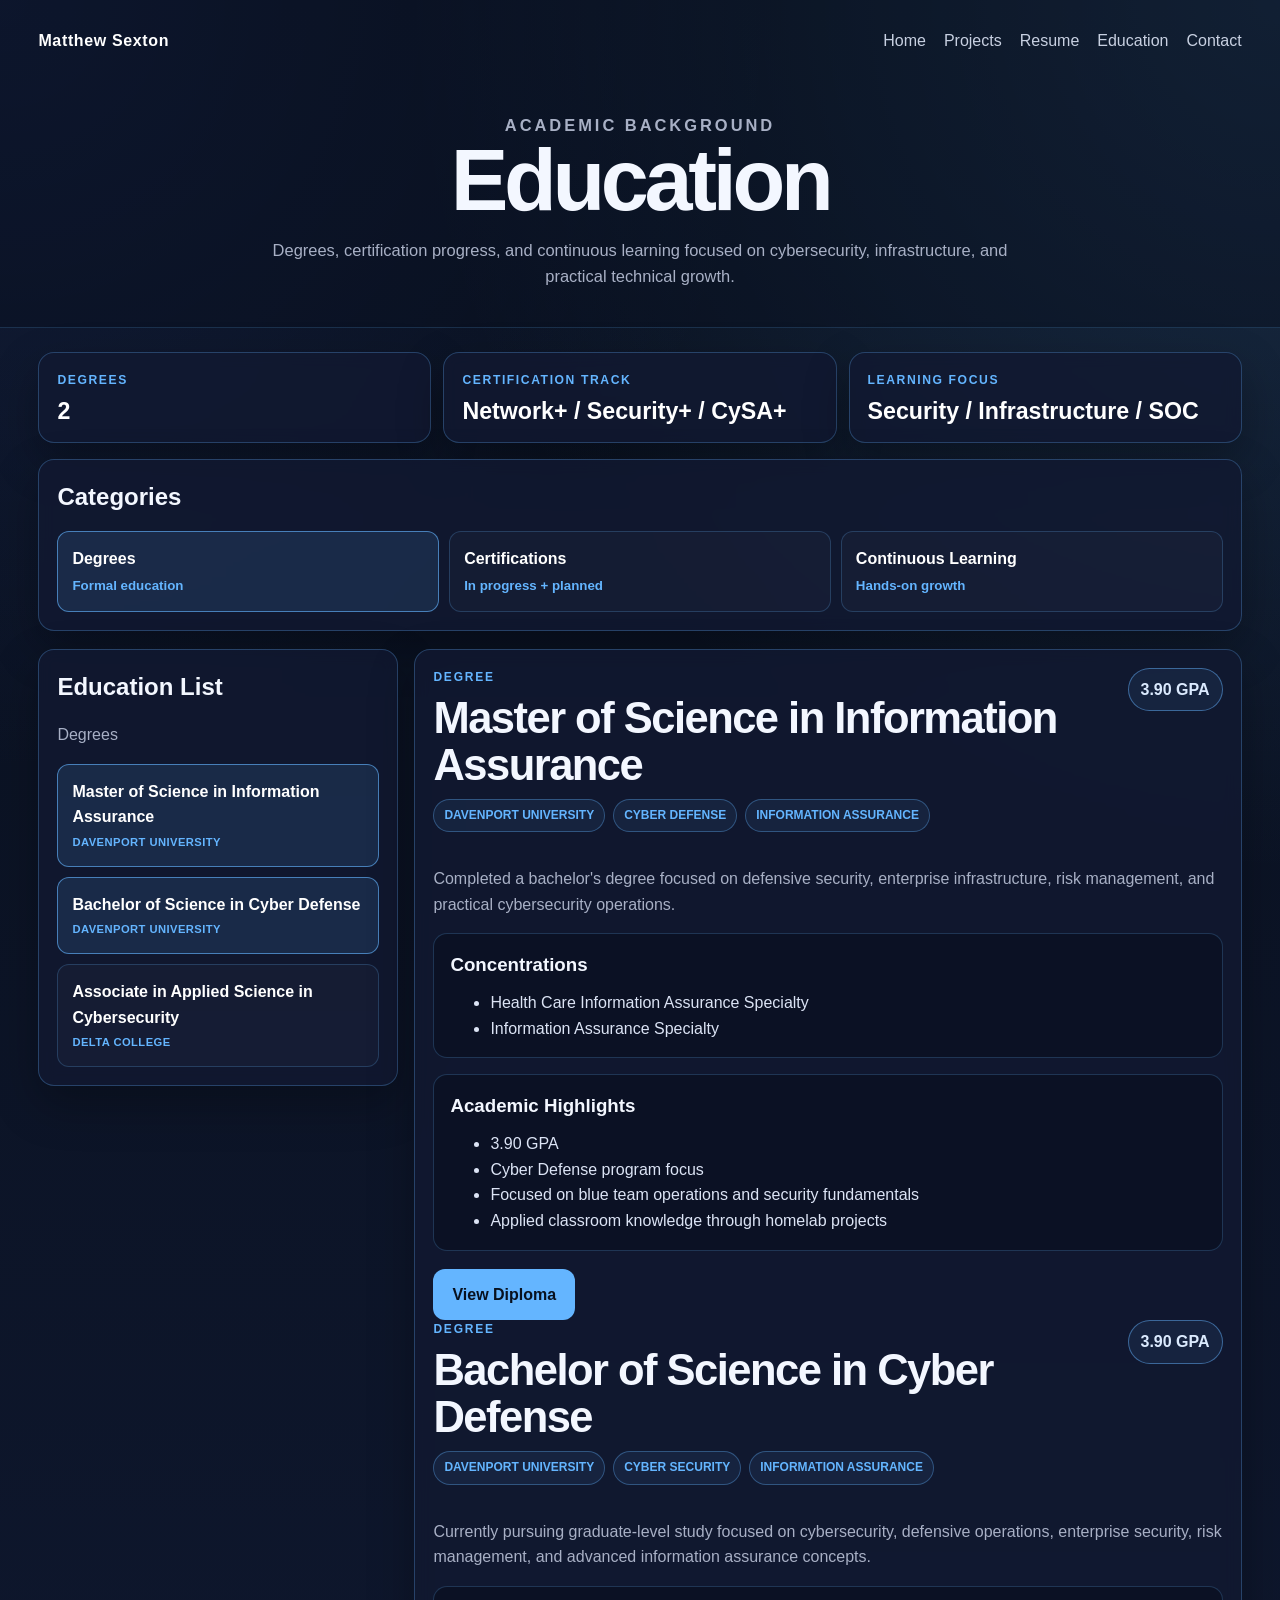
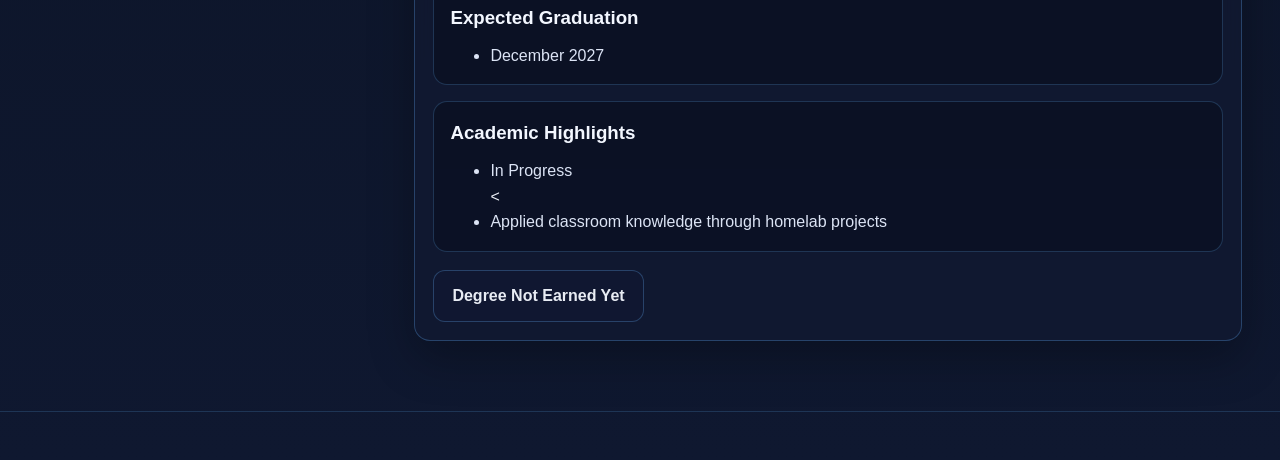
==== education.html @ a0541e19 "Update education.html" ====
<!DOCTYPE html>
<html lang="en">
<head>
  <meta charset="UTF-8" />
  <meta name="viewport" content="width=device-width, initial-scale=1.0" />
  <title>Matthew Sexton | Education</title>
  <meta name="description" content="Education background, degrees, certifications, and continuous learning of Matthew Sexton." />

  <style>
    * { box-sizing: border-box; }
    html { scroll-behavior: smooth; }

    body {
      margin: 0;
      min-height: 100vh;
      font-family: Arial, Helvetica, sans-serif;
      background:
        radial-gradient(circle at top right, rgba(100, 181, 255, 0.18), transparent 36%),
        radial-gradient(circle at top left, rgba(80, 120, 255, 0.12), transparent 32%),
        linear-gradient(180deg, #09101d 0%, #0f1830 100%);
      color: #e8ecf4;
      line-height: 1.6;
    }

    body, h1, h2, h3, p, li, span, small, strong, a, button, select { color: #e8ecf4; }
    a { text-decoration: none; }
    a:hover { color: #64b5ff; }
    button, select { font: inherit; }

    .shell { width: min(1280px, 94%); margin: 0 auto; }

    header {
      padding: 28px 0 34px;
      border-bottom: 1px solid rgba(100, 181, 255, 0.18);
      background: rgba(8, 15, 30, 0.45);
    }

    nav {
      display: flex;
      justify-content: space-between;
      align-items: center;
      gap: 18px;
      flex-wrap: wrap;
      margin-bottom: 40px;
    }

    .brand { font-weight: 900; letter-spacing: 0.04em; color: #ffffff; }
    .nav-links { display: flex; gap: 18px; flex-wrap: wrap; }
    .nav-links a { color: #dce4f5; opacity: 0.9; }

    .hero { text-align: center; padding: 18px 0 4px; }

    .eyebrow {
      margin: 0 0 10px;
      color: #64b5ff;
      font-weight: 900;
      letter-spacing: 0.18em;
      text-transform: uppercase;
      font-size: 0.78rem;
    }

    .hero h1 {
      margin: 0 0 14px;
      color: #f3f7ff;
      font-size: clamp(3rem, 7vw, 5.4rem);
      line-height: 0.98;
      font-weight: 900;
      letter-spacing: -0.05em;
    }

    .hero p { margin: 0 auto; max-width: 780px; color: #a8b0c5; font-size: 1.03rem; }
    main { padding: 24px 0 70px; }

    .card-glass {
      background: rgba(18, 25, 49, 0.82);
      border: 1px solid rgba(100, 181, 255, 0.28);
      border-radius: 16px;
      box-shadow: 0 18px 46px rgba(0, 0, 0, 0.28);
      backdrop-filter: blur(8px);
    }

    .stats {
      display: grid;
      grid-template-columns: repeat(3, 1fr);
      gap: 12px;
      margin-bottom: 16px;
    }

    .stat { padding: 18px; }
    .stat span {
      display: block;
      color: #64b5ff;
      font-size: 0.76rem;
      font-weight: 900;
      letter-spacing: 0.13em;
      text-transform: uppercase;
    }
    .stat strong { display: block; margin-top: 8px; color: #ffffff; font-size: 1.45rem; line-height: 1.1; }

    .categories {
      padding: 18px;
      margin-bottom: 18px;
    }

    .categories h2, .education-list h2 { margin: 0 0 14px; color: #f3f7ff; }

    .category-grid {
      display: grid;
      grid-template-columns: repeat(3, 1fr);
      gap: 10px;
    }

    .category-btn, .edu-btn {
      width: 100%;
      text-align: left;
      cursor: pointer;
      border: 1px solid rgba(100, 181, 255, 0.22);
      border-radius: 12px;
      background: rgba(255, 255, 255, 0.025);
      transition: 0.18s ease;
    }

    .category-btn { padding: 14px; }
    .category-btn:hover, .edu-btn:hover, .category-btn.active, .edu-btn.active {
      background: rgba(100, 181, 255, 0.12);
      border-color: rgba(100, 181, 255, 0.62);
    }

    .category-btn span { display: block; color: #ffffff; font-weight: 900; }
    .category-btn small { display: block; margin-top: 4px; color: #64b5ff; font-weight: 800; }

    .workspace {
      display: grid;
      grid-template-columns: 360px minmax(0, 1fr);
      gap: 16px;
      align-items: start;
    }

    .education-list, .education-detail { padding: 18px; }
    .education-list { position: sticky; top: 16px; }
    .education-list .muted, .muted { color: #a8b0c5; }

    .edu-btn {
      display: block;
      padding: 14px;
      margin-top: 10px;
    }

    .edu-btn[hidden] { display: none !important; }
    .edu-btn span { display: block; color: #ffffff; font-weight: 900; }
    .edu-btn small {
      display: block;
      margin-top: 4px;
      color: #64b5ff;
      text-transform: uppercase;
      font-size: 0.7rem;
      font-weight: 900;
      letter-spacing: 0.04em;
    }

    .edu-panel[hidden] { display: none !important; }

    .edu-panel-top {
      display: flex;
      justify-content: space-between;
      gap: 18px;
      align-items: flex-start;
      margin-bottom: 14px;
    }

    .edu-label {
      margin: 0 0 8px;
      color: #64b5ff;
      font-size: 0.75rem;
      font-weight: 900;
      letter-spacing: 0.15em;
      text-transform: uppercase;
    }

    .edu-panel h2 {
      margin: 0 0 10px;
      color: #f3f7ff;
      font-size: clamp(1.8rem, 3.4vw, 2.8rem);
      line-height: 1.08;
      font-weight: 900;
      letter-spacing: -0.035em;
    }

    .edu-badge {
      white-space: nowrap;
      color: #dbeafe;
      border: 1px solid rgba(100, 181, 255, 0.48);
      background: rgba(100, 181, 255, 0.08);
      border-radius: 999px;
      padding: 8px 12px;
      font-weight: 900;
    }

    .tags { display: flex; gap: 8px; flex-wrap: wrap; margin-bottom: 18px; }
    .tags span {
      color: #64b5ff;
      border: 1px solid rgba(100, 181, 255, 0.34);
      background: rgba(100, 181, 255, 0.08);
      border-radius: 999px;
      padding: 6px 10px;
      font-size: 0.75rem;
      font-weight: 900;
      text-transform: uppercase;
    }

    .detail-box {
      margin-top: 16px;
      padding: 16px;
      border: 1px solid rgba(100, 181, 255, 0.22);
      border-radius: 14px;
      background: rgba(5, 10, 22, 0.42);
    }

    .detail-box h3 { margin: 0 0 10px; color: #f3f7ff; }
    .detail-box p, .detail-box li { color: #dce4f5; }
    .detail-box ul { margin: 0; }
    .detail-box p:last-child { margin-bottom: 0; }

    .cta-row { display: flex; flex-wrap: wrap; gap: 12px; margin-top: 18px; }

    .btn {
      display: inline-flex;
      align-items: center;
      justify-content: center;
      padding: 12px 18px;
      border-radius: 12px;
      border: 1px solid rgba(100, 181, 255, 0.28);
      background: rgba(18, 25, 49, 0.88);
      color: #e8ecf4;
      font-weight: 800;
    }

    .btn.primary { background: #64b5ff; color: #08111f; border-color: transparent; }

    footer { border-top: 1px solid rgba(100, 181, 255, 0.18); padding: 24px 0; }

    @media (max-width: 1000px) {
      .stats, .category-grid, .workspace { grid-template-columns: 1fr; }
      .education-list { position: static; }
    }
  </style>
</head>
<body>
  <header>
    <div class="shell">
      <nav>
        <div class="brand">Matthew Sexton</div>
        <div class="nav-links">
          <a href="index.html">Home</a>
          <a href="projects.html">Projects</a>
          <a href="index.html#resume">Resume</a>
          <a href="education.html">Education</a>
          <a href="index.html#contact">Contact</a>
        </div>
      </nav>

      <section class="hero">
        <p class="eyebrow">Academic Background</p>
        <h1>Education</h1>
        <p>Degrees, certification progress, and continuous learning focused on cybersecurity, infrastructure, and practical technical growth.</p>
      </section>
    </div>
  </header>

  <main class="shell">
    <section class="stats">
      <div class="stat card-glass"><span>Degrees</span><strong>2</strong></div>
      <div class="stat card-glass"><span>Certification Track</span><strong>Network+ / Security+ / CySA+</strong></div>
      <div class="stat card-glass"><span>Learning Focus</span><strong>Security / Infrastructure / SOC</strong></div>
    </section>

    <section class="categories card-glass">
      <h2>Categories</h2>
      <div class="category-grid">
        <button class="category-btn active" type="button" data-category="degrees"><span>Degrees</span><small>Formal education</small></button>
        <button class="category-btn" type="button" data-category="certs"><span>Certifications</span><small>In progress + planned</small></button>
        <button class="category-btn" type="button" data-category="learning"><span>Continuous Learning</span><small>Hands-on growth</small></button>
      </div>
    </section>

    <section class="workspace">
      <aside class="education-list card-glass">
        <h2>Education List</h2>
        <p class="muted" id="listHint">Degrees</p>

        <button class="edu-btn active" type="button" data-category="degrees" data-edu="davenport"><span>Master of Science in Information Assurance</span><small>Davenport University</small></button>
        <button class="edu-btn active" type="button" data-category="degrees" data-edu="davenport"><span>Bachelor of Science in Cyber Defense</span><small>Davenport University</small></button>
        <button class="edu-btn" type="button" data-category="degrees" data-edu="delta"><span>Associate in Applied Science in Cybersecurity</span><small>Delta College</small></button>

        <button class="edu-btn" type="button" data-category="certs" data-edu="network-plus" hidden><span>CompTIA Network+</span><small>In Progress</small></button>
        <button class="edu-btn" type="button" data-category="certs" data-edu="security-plus" hidden><span>CompTIA Security+</span><small>Planned</small></button>
        <button class="edu-btn" type="button" data-category="certs" data-edu="cysa-plus" hidden><span>CompTIA CySA+</span><small>Planned</small></button>

        <button class="edu-btn" type="button" data-category="learning" data-edu="homelab-learning" hidden><span>Homelab Development</span><small>Security infrastructure</small></button>
        <button class="edu-btn" type="button" data-category="learning" data-edu="soc-learning" hidden><span>SOC Workflows</span><small>Monitoring + detection</small></button>
        <button class="edu-btn" type="button" data-category="learning" data-edu="ad-learning" hidden><span>Active Directory</span><small>Windows domain skills</small></button>
        <button class="edu-btn" type="button" data-category="learning" data-edu="network-learning" hidden><span>Network Security</span><small>VLANs + firewall rules</small></button>
      </aside>

      <section class="education-detail card-glass">
        <article id="davenport" class="edu-panel">
          <div class="edu-panel-top"><div><p class="edu-label">Degree</p><h2>Master of Science in Information Assurance</h2><div class="tags"><span>Davenport University</span><span>Cyber Defense</span><span>Information Assurance</span></div></div><strong class="edu-badge">3.90 GPA</strong></div>
          <p class="muted">Completed a bachelor's degree focused on defensive security, enterprise infrastructure, risk management, and practical cybersecurity operations.</p>
          <div class="detail-box"><h3>Concentrations</h3><ul><li>Health Care Information Assurance Specialty</li><li>Information Assurance Specialty</li></ul></div>
          <div class="detail-box"><h3>Academic Highlights</h3><ul><li>3.90 GPA</li><li>Cyber Defense program focus</li><li>Focused on blue team operations and security fundamentals</li><li>Applied classroom knowledge through homelab projects</li></ul></div>
          <div class="cta-row"><a class="btn primary" href="images/davenport-degree.jpg" target="_blank">View Diploma</a></div>
        </article>
        
        <article id="davenport" class="edu-panel">
          <div class="edu-panel-top"><div><p class="edu-label">Degree</p><h2>Bachelor of Science in Cyber Defense</h2><div class="tags"><span>Davenport University</span><span>Cyber Security</span><span>Information Assurance</span></div></div><strong class="edu-badge">3.90 GPA</strong></div>
          <p class="muted">Currently pursuing graduate-level study focused on cybersecurity, defensive operations, enterprise security, risk management, and advanced information assurance concepts.</p>
          <div class="detail-box"><h3>Expected Graduation</h3><ul><li>December 2027</li></ul></div>
          <div class="detail-box"><h3>Academic Highlights</h3><ul><li>In Progress</li><<li>Applied classroom knowledge through homelab projects</li></ul></div>
          <div class="cta-row"><a class="btn" href="#" aria-disabled="true">Degree Not Earned Yet</a></div>
        </article>

        <article id="delta" class="edu-panel" hidden>
          <div class="edu-panel-top"><div><p class="edu-label">Degree</p><h2>Associate in Applied Science in Cybersecurity</h2><div class="tags"><span>Delta College</span><span>Cybersecurity</span><span>Networking</span></div></div><strong class="edu-badge">Foundation</strong></div>
          <p class="muted">Completed an associate degree focused on cybersecurity, networking, systems support, and foundational IT skills.</p>
          <div class="detail-box"><h3>Academic Highlights</h3><ul><li>Built strong technical fundamentals before transfer</li><li>Focused on networking, security, and systems support</li><li>Prepared for advanced cyber defense studies</li></ul></div>
          <div class="cta-row"><a class="btn primary" href="images/delta-degree.jpg" target="_blank">View Diploma</a></div>
        </article>

        <article id="network-plus" class="edu-panel" hidden>
          <div class="edu-panel-top"><div><p class="edu-label">Certification</p><h2>CompTIA Network+</h2><div class="tags"><span>Networking</span><span>Troubleshooting</span><span>Infrastructure</span></div></div><strong class="edu-badge">In Progress</strong></div>
          <p class="muted">Currently studying for Network+ to strengthen networking fundamentals, routing, switching, troubleshooting, and security basics.</p>
          <div class="detail-box"><h3>Focus Areas</h3><ul><li>Network fundamentals</li><li>Routing and switching concepts</li><li>Wireless and wired networking</li><li>Network troubleshooting</li><li>Security fundamentals</li></ul></div>
          <div class="cta-row"><a class="btn" href="#" aria-disabled="true">Certificate Not Earned Yet</a></div>
        </article>

        <article id="security-plus" class="edu-panel" hidden>
          <div class="edu-panel-top"><div><p class="edu-label">Certification</p><h2>CompTIA Security+</h2><div class="tags"><span>Security Fundamentals</span><span>Risk</span><span>Controls</span></div></div><strong class="edu-badge">Planned</strong></div>
          <p class="muted">Planned certification path after Network+ to validate core cybersecurity knowledge and security operations fundamentals.</p>
          <div class="detail-box"><h3>Focus Areas</h3><ul><li>Threats and vulnerabilities</li><li>Security architecture</li><li>Identity and access management</li><li>Risk management</li><li>Security operations basics</li></ul></div>
        </article>

        <article id="cysa-plus" class="edu-panel" hidden>
          <div class="edu-panel-top"><div><p class="edu-label">Certification</p><h2>CompTIA CySA+</h2><div class="tags"><span>Blue Team</span><span>SOC</span><span>Threat Detection</span></div></div><strong class="edu-badge">Planned</strong></div>
          <p class="muted">Planned blue-team certification path focused on security analytics, detection, vulnerability management, and incident response.</p>
          <div class="detail-box"><h3>Focus Areas</h3><ul><li>Security monitoring</li><li>Threat detection</li><li>Vulnerability management</li><li>Incident response</li><li>SOC workflows</li></ul></div>
        </article>

        <article id="homelab-learning" class="edu-panel" hidden>
          <div class="edu-panel-top"><div><p class="edu-label">Continuous Learning</p><h2>Homelab Development</h2><div class="tags"><span>Proxmox</span><span>OPNsense</span><span>Security Onion</span></div></div><strong class="edu-badge">Active</strong></div>
          <p class="muted">Ongoing hands-on learning through building and maintaining a segmented cybersecurity homelab.</p>
          <div class="detail-box"><h3>Focus Areas</h3><ul><li>Virtual infrastructure</li><li>Firewall routing and segmentation</li><li>Monitoring visibility</li><li>Attack and defense simulation</li></ul></div>
          <div class="cta-row"><a class="btn primary" href="projects.html">View Related Projects</a></div>
        </article>

        <article id="soc-learning" class="edu-panel" hidden>
          <div class="edu-panel-top"><div><p class="edu-label">Continuous Learning</p><h2>SOC Workflows</h2><div class="tags"><span>Security Onion</span><span>Alerts</span><span>Traffic Analysis</span></div></div><strong class="edu-badge">Active</strong></div>
          <p class="muted">Hands-on learning focused on monitoring traffic, reviewing alerts, understanding logs, and practicing investigation workflows.</p>
          <div class="detail-box"><h3>Focus Areas</h3><ul><li>Security Onion dashboards</li><li>Alert review</li><li>Packet visibility</li><li>Traffic analysis</li><li>Detection concepts</li></ul></div>
        </article>

        <article id="ad-learning" class="edu-panel" hidden>
          <div class="edu-panel-top"><div><p class="edu-label">Continuous Learning</p><h2>Active Directory</h2><div class="tags"><span>Windows Server</span><span>Domain</span><span>Identity</span></div></div><strong class="edu-badge">Active</strong></div>
          <p class="muted">Practical learning around Windows domain environments, users, groups, endpoints, and enterprise identity concepts.</p>
          <div class="detail-box"><h3>Focus Areas</h3><ul><li>Windows Server domain setup</li><li>User and group management</li><li>Endpoint joining and troubleshooting</li><li>Identity and access control concepts</li></ul></div>
        </article>

        <article id="network-learning" class="edu-panel" hidden>
          <div class="edu-panel-top"><div><p class="edu-label">Continuous Learning</p><h2>Network Security</h2><div class="tags"><span>VLANs</span><span>Firewall Rules</span><span>Routing</span></div></div><strong class="edu-badge">Active</strong></div>
          <p class="muted">Practical learning focused on segmentation, VLANs, firewall policies, DNS, routing, and secure network design.</p>
          <div class="detail-box"><h3>Focus Areas</h3><ul><li>VLAN segmentation</li><li>Inter-VLAN firewall policy</li><li>DNS troubleshooting</li><li>Routing and switching basics</li><li>Reducing lateral movement</li></ul></div>
        </article>
      </section>
    </section>
  </main>

  <footer><div class="shell"></div></footer>

  <script>
    const categoryButtons = document.querySelectorAll('.category-btn');
    const eduButtons = document.querySelectorAll('.edu-btn');
    const eduPanels = document.querySelectorAll('.edu-panel');
    const listHint = document.getElementById('listHint');

    const categoryLabels = {
      degrees: 'Degrees',
      certs: 'Certifications',
      learning: 'Continuous Learning'
    };

    function showEducation(id) {
      eduPanels.forEach(panel => panel.hidden = panel.id !== id);
      eduButtons.forEach(button => button.classList.toggle('active', button.dataset.edu === id));
    }

    function showCategory(category) {
      categoryButtons.forEach(button => button.classList.toggle('active', button.dataset.category === category));
      eduButtons.forEach(button => button.hidden = button.dataset.category !== category);
      if (listHint) listHint.textContent = categoryLabels[category] || 'Education';
      const firstItem = Array.from(eduButtons).find(button => button.dataset.category === category);
      if (firstItem) showEducation(firstItem.dataset.edu);
    }

    categoryButtons.forEach(button => {
      button.addEventListener('click', () => showCategory(button.dataset.category));
    });

    eduButtons.forEach(button => {
      button.addEventListener('click', () => showEducation(button.dataset.edu));
    });
  </script>
</body>
</html>
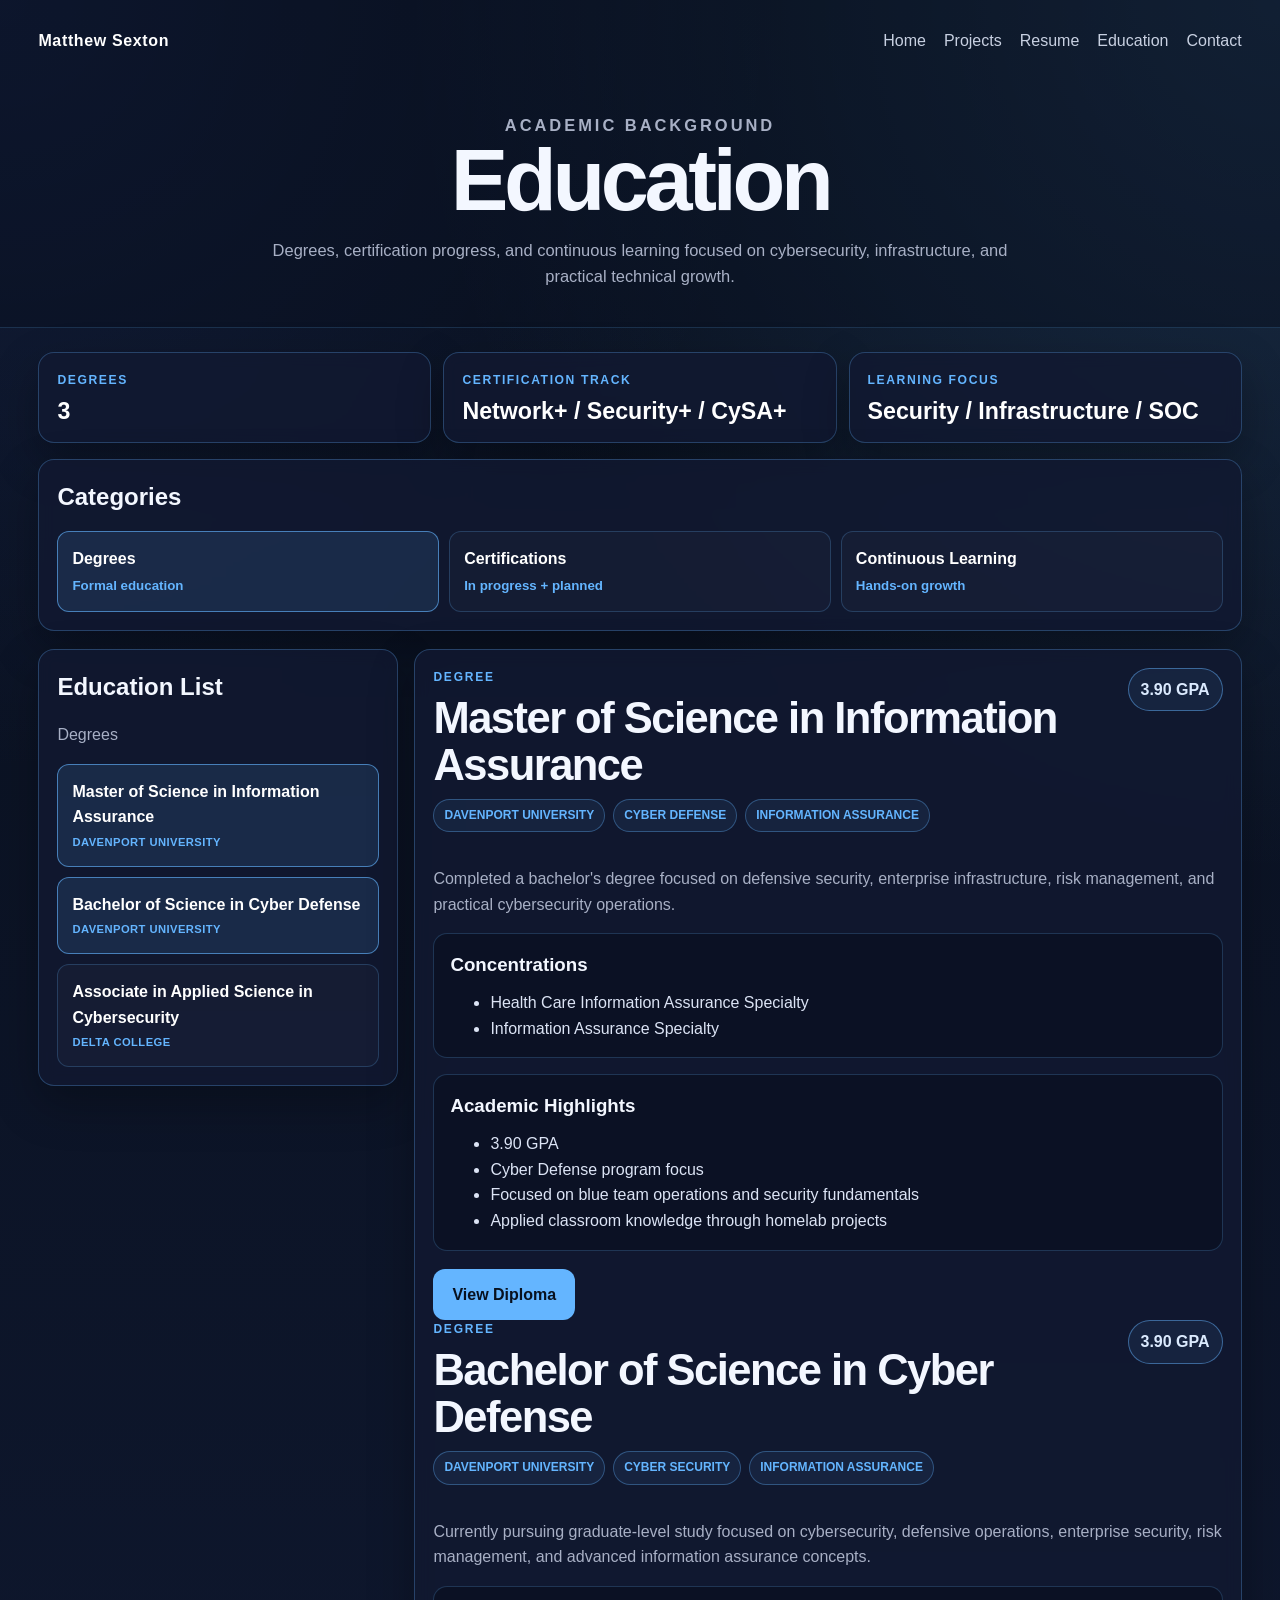
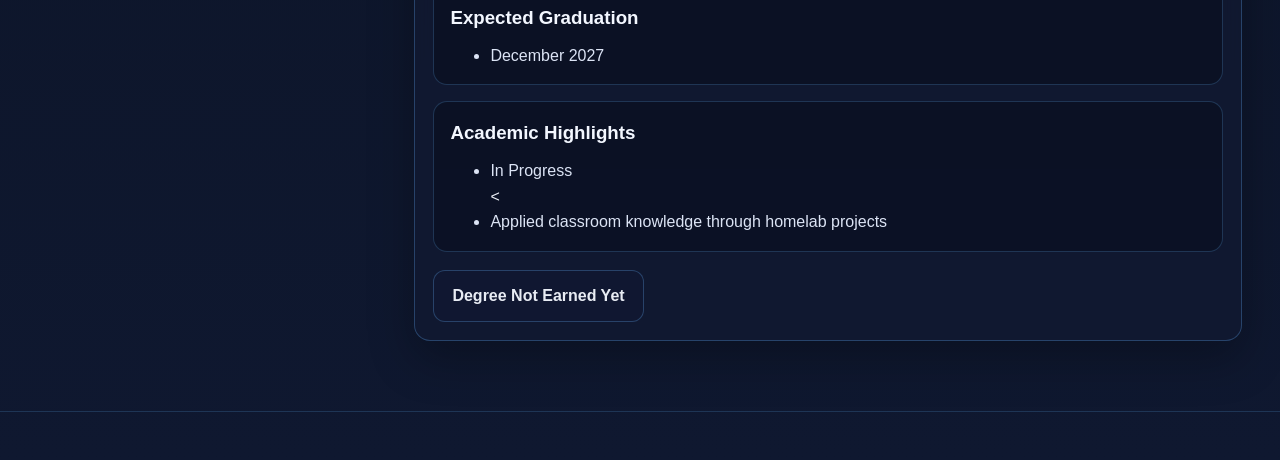
==== commit 1b91134e: "Update education.html" ====
--- a/education.html
+++ b/education.html
@@ -269,7 +269,7 @@
 
   <main class="shell">
     <section class="stats">
-      <div class="stat card-glass"><span>Degrees</span><strong>2</strong></div>
+      <div class="stat card-glass"><span>Degrees</span><strong>3</strong></div>
       <div class="stat card-glass"><span>Certification Track</span><strong>Network+ / Security+ / CySA+</strong></div>
       <div class="stat card-glass"><span>Learning Focus</span><strong>Security / Infrastructure / SOC</strong></div>
     </section>
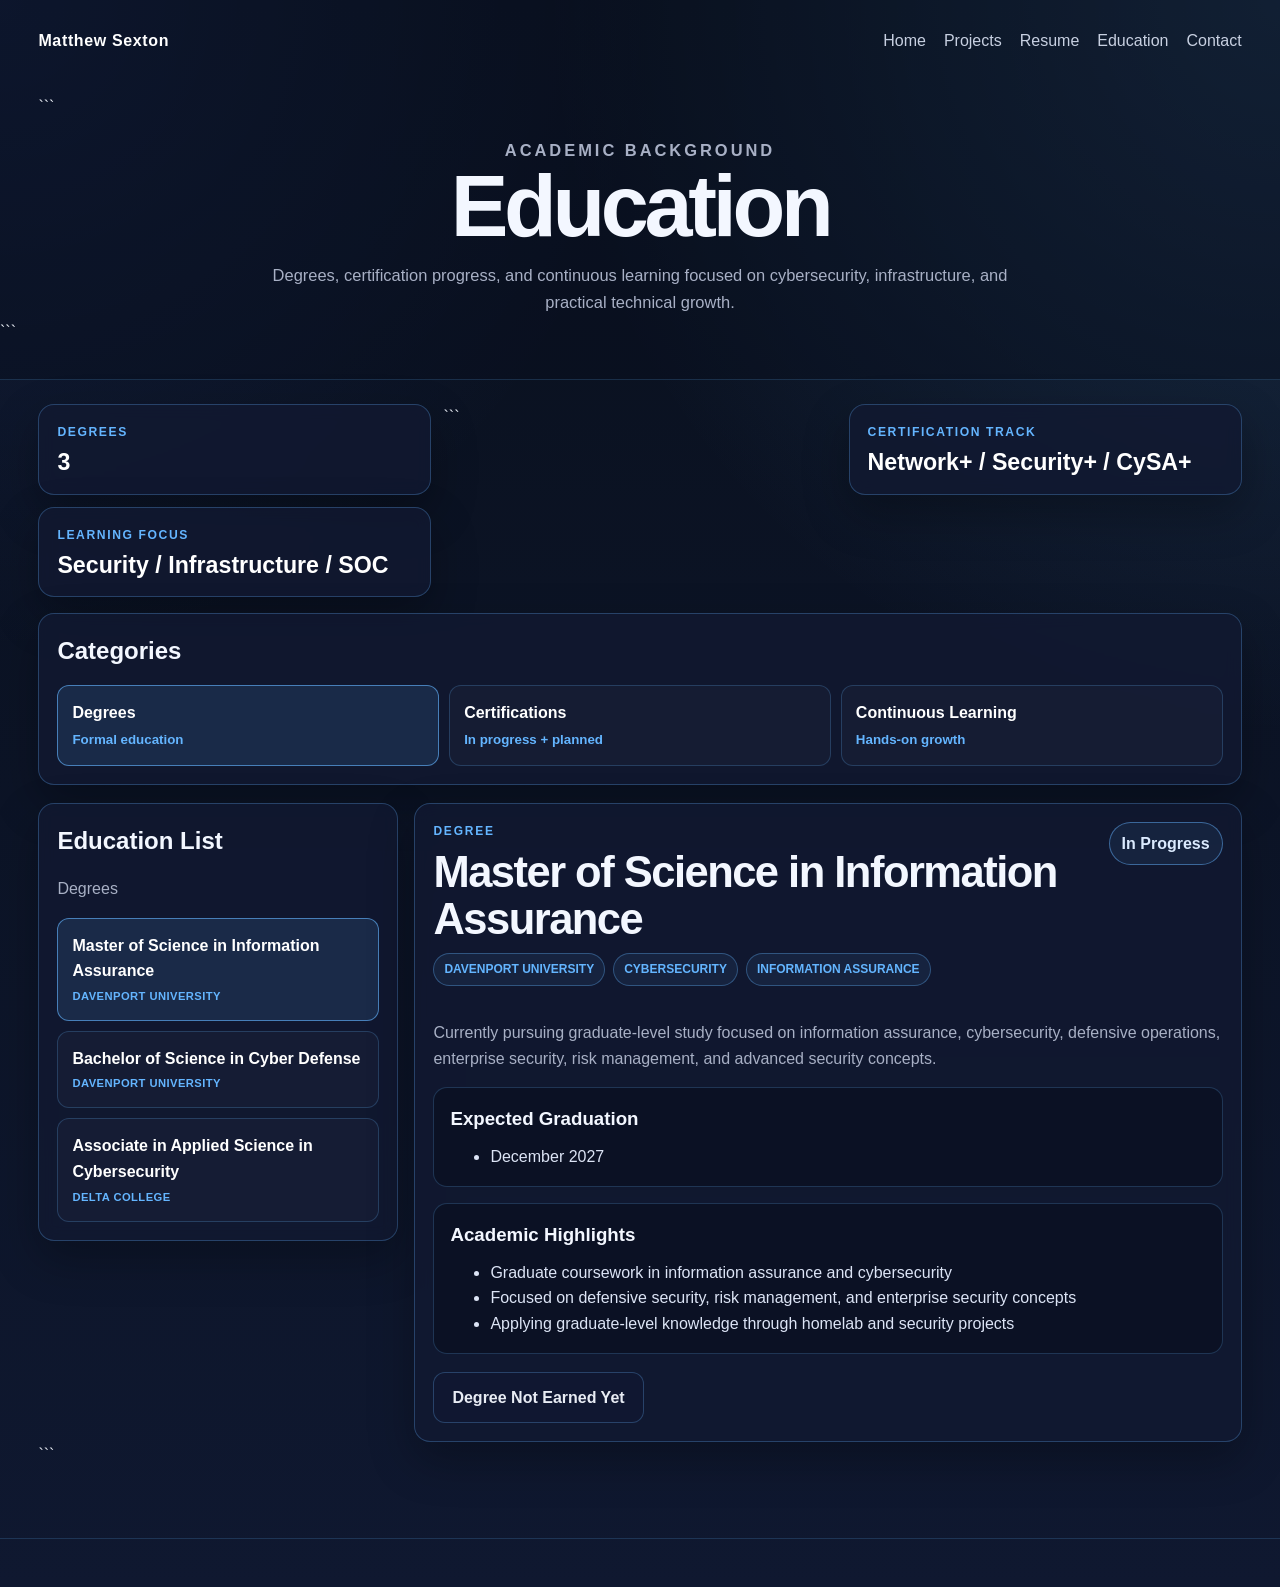
==== commit 465e53ac: "Update education.html" ====
--- a/education.html
+++ b/education.html
@@ -1,4 +1,5 @@
 <!DOCTYPE html>
+
 <html lang="en">
 <head>
   <meta charset="UTF-8" />
@@ -22,12 +23,26 @@
       line-height: 1.6;
     }
 
-    body, h1, h2, h3, p, li, span, small, strong, a, button, select { color: #e8ecf4; }
-    a { text-decoration: none; }
-    a:hover { color: #64b5ff; }
-    button, select { font: inherit; }
-
-    .shell { width: min(1280px, 94%); margin: 0 auto; }
+    body, h1, h2, h3, p, li, span, small, strong, a, button, select {
+      color: #e8ecf4;
+    }
+
+    a {
+      text-decoration: none;
+    }
+
+    a:hover {
+      color: #64b5ff;
+    }
+
+    button, select {
+      font: inherit;
+    }
+
+    .shell {
+      width: min(1280px, 94%);
+      margin: 0 auto;
+    }
 
     header {
       padding: 28px 0 34px;
@@ -44,11 +59,27 @@
       margin-bottom: 40px;
     }
 
-    .brand { font-weight: 900; letter-spacing: 0.04em; color: #ffffff; }
-    .nav-links { display: flex; gap: 18px; flex-wrap: wrap; }
-    .nav-links a { color: #dce4f5; opacity: 0.9; }
-
-    .hero { text-align: center; padding: 18px 0 4px; }
+    .brand {
+      font-weight: 900;
+      letter-spacing: 0.04em;
+      color: #ffffff;
+    }
+
+    .nav-links {
+      display: flex;
+      gap: 18px;
+      flex-wrap: wrap;
+    }
+
+    .nav-links a {
+      color: #dce4f5;
+      opacity: 0.9;
+    }
+
+    .hero {
+      text-align: center;
+      padding: 18px 0 4px;
+    }
 
     .eyebrow {
       margin: 0 0 10px;
@@ -68,8 +99,16 @@
       letter-spacing: -0.05em;
     }
 
-    .hero p { margin: 0 auto; max-width: 780px; color: #a8b0c5; font-size: 1.03rem; }
-    main { padding: 24px 0 70px; }
+    .hero p {
+      margin: 0 auto;
+      max-width: 780px;
+      color: #a8b0c5;
+      font-size: 1.03rem;
+    }
+
+    main {
+      padding: 24px 0 70px;
+    }
 
     .card-glass {
       background: rgba(18, 25, 49, 0.82);
@@ -86,7 +125,10 @@
       margin-bottom: 16px;
     }
 
-    .stat { padding: 18px; }
+    .stat {
+      padding: 18px;
+    }
+
     .stat span {
       display: block;
       color: #64b5ff;
@@ -95,14 +137,25 @@
       letter-spacing: 0.13em;
       text-transform: uppercase;
     }
-    .stat strong { display: block; margin-top: 8px; color: #ffffff; font-size: 1.45rem; line-height: 1.1; }
+
+    .stat strong {
+      display: block;
+      margin-top: 8px;
+      color: #ffffff;
+      font-size: 1.45rem;
+      line-height: 1.1;
+    }
 
     .categories {
       padding: 18px;
       margin-bottom: 18px;
     }
 
-    .categories h2, .education-list h2 { margin: 0 0 14px; color: #f3f7ff; }
+    .categories h2,
+    .education-list h2 {
+      margin: 0 0 14px;
+      color: #f3f7ff;
+    }
 
     .category-grid {
       display: grid;
@@ -110,7 +163,8 @@
       gap: 10px;
     }
 
-    .category-btn, .edu-btn {
+    .category-btn,
+    .edu-btn {
       width: 100%;
       text-align: left;
       cursor: pointer;
@@ -120,14 +174,30 @@
       transition: 0.18s ease;
     }
 
-    .category-btn { padding: 14px; }
-    .category-btn:hover, .edu-btn:hover, .category-btn.active, .edu-btn.active {
+    .category-btn {
+      padding: 14px;
+    }
+
+    .category-btn:hover,
+    .edu-btn:hover,
+    .category-btn.active,
+    .edu-btn.active {
       background: rgba(100, 181, 255, 0.12);
       border-color: rgba(100, 181, 255, 0.62);
     }
 
-    .category-btn span { display: block; color: #ffffff; font-weight: 900; }
-    .category-btn small { display: block; margin-top: 4px; color: #64b5ff; font-weight: 800; }
+    .category-btn span {
+      display: block;
+      color: #ffffff;
+      font-weight: 900;
+    }
+
+    .category-btn small {
+      display: block;
+      margin-top: 4px;
+      color: #64b5ff;
+      font-weight: 800;
+    }
 
     .workspace {
       display: grid;
@@ -136,9 +206,20 @@
       align-items: start;
     }
 
-    .education-list, .education-detail { padding: 18px; }
-    .education-list { position: sticky; top: 16px; }
-    .education-list .muted, .muted { color: #a8b0c5; }
+    .education-list,
+    .education-detail {
+      padding: 18px;
+    }
+
+    .education-list {
+      position: sticky;
+      top: 16px;
+    }
+
+    .education-list .muted,
+    .muted {
+      color: #a8b0c5;
+    }
 
     .edu-btn {
       display: block;
@@ -146,8 +227,16 @@
       margin-top: 10px;
     }
 
-    .edu-btn[hidden] { display: none !important; }
-    .edu-btn span { display: block; color: #ffffff; font-weight: 900; }
+    .edu-btn[hidden] {
+      display: none !important;
+    }
+
+    .edu-btn span {
+      display: block;
+      color: #ffffff;
+      font-weight: 900;
+    }
+
     .edu-btn small {
       display: block;
       margin-top: 4px;
@@ -158,7 +247,9 @@
       letter-spacing: 0.04em;
     }
 
-    .edu-panel[hidden] { display: none !important; }
+    .edu-panel[hidden] {
+      display: none !important;
+    }
 
     .edu-panel-top {
       display: flex;
@@ -196,7 +287,13 @@
       font-weight: 900;
     }
 
-    .tags { display: flex; gap: 8px; flex-wrap: wrap; margin-bottom: 18px; }
+    .tags {
+      display: flex;
+      gap: 8px;
+      flex-wrap: wrap;
+      margin-bottom: 18px;
+    }
+
     .tags span {
       color: #64b5ff;
       border: 1px solid rgba(100, 181, 255, 0.34);
@@ -216,12 +313,30 @@
       background: rgba(5, 10, 22, 0.42);
     }
 
-    .detail-box h3 { margin: 0 0 10px; color: #f3f7ff; }
-    .detail-box p, .detail-box li { color: #dce4f5; }
-    .detail-box ul { margin: 0; }
-    .detail-box p:last-child { margin-bottom: 0; }
-
-    .cta-row { display: flex; flex-wrap: wrap; gap: 12px; margin-top: 18px; }
+    .detail-box h3 {
+      margin: 0 0 10px;
+      color: #f3f7ff;
+    }
+
+    .detail-box p,
+    .detail-box li {
+      color: #dce4f5;
+    }
+
+    .detail-box ul {
+      margin: 0;
+    }
+
+    .detail-box p:last-child {
+      margin-bottom: 0;
+    }
+
+    .cta-row {
+      display: flex;
+      flex-wrap: wrap;
+      gap: 12px;
+      margin-top: 18px;
+    }
 
     .btn {
       display: inline-flex;
@@ -235,16 +350,32 @@
       font-weight: 800;
     }
 
-    .btn.primary { background: #64b5ff; color: #08111f; border-color: transparent; }
-
-    footer { border-top: 1px solid rgba(100, 181, 255, 0.18); padding: 24px 0; }
+    .btn.primary {
+      background: #64b5ff;
+      color: #08111f;
+      border-color: transparent;
+    }
+
+    footer {
+      border-top: 1px solid rgba(100, 181, 255, 0.18);
+      padding: 24px 0;
+    }
 
     @media (max-width: 1000px) {
-      .stats, .category-grid, .workspace { grid-template-columns: 1fr; }
-      .education-list { position: static; }
+      .stats,
+      .category-grid,
+      .workspace {
+        grid-template-columns: 1fr;
+      }
+
+      .education-list {
+        position: static;
+      }
     }
   </style>
+
 </head>
+
 <body>
   <header>
     <div class="shell">
@@ -259,121 +390,450 @@
         </div>
       </nav>
 
-      <section class="hero">
-        <p class="eyebrow">Academic Background</p>
-        <h1>Education</h1>
-        <p>Degrees, certification progress, and continuous learning focused on cybersecurity, infrastructure, and practical technical growth.</p>
-      </section>
-    </div>
+```
+  <section class="hero">
+    <p class="eyebrow">Academic Background</p>
+    <h1>Education</h1>
+    <p>Degrees, certification progress, and continuous learning focused on cybersecurity, infrastructure, and practical technical growth.</p>
+  </section>
+</div>
+```
+
   </header>
 
   <main class="shell">
     <section class="stats">
-      <div class="stat card-glass"><span>Degrees</span><strong>3</strong></div>
-      <div class="stat card-glass"><span>Certification Track</span><strong>Network+ / Security+ / CySA+</strong></div>
-      <div class="stat card-glass"><span>Learning Focus</span><strong>Security / Infrastructure / SOC</strong></div>
-    </section>
-
-    <section class="categories card-glass">
-      <h2>Categories</h2>
-      <div class="category-grid">
-        <button class="category-btn active" type="button" data-category="degrees"><span>Degrees</span><small>Formal education</small></button>
-        <button class="category-btn" type="button" data-category="certs"><span>Certifications</span><small>In progress + planned</small></button>
-        <button class="category-btn" type="button" data-category="learning"><span>Continuous Learning</span><small>Hands-on growth</small></button>
-      </div>
-    </section>
-
-    <section class="workspace">
-      <aside class="education-list card-glass">
-        <h2>Education List</h2>
-        <p class="muted" id="listHint">Degrees</p>
-
-        <button class="edu-btn active" type="button" data-category="degrees" data-edu="davenport"><span>Master of Science in Information Assurance</span><small>Davenport University</small></button>
-        <button class="edu-btn active" type="button" data-category="degrees" data-edu="davenport"><span>Bachelor of Science in Cyber Defense</span><small>Davenport University</small></button>
-        <button class="edu-btn" type="button" data-category="degrees" data-edu="delta"><span>Associate in Applied Science in Cybersecurity</span><small>Delta College</small></button>
-
-        <button class="edu-btn" type="button" data-category="certs" data-edu="network-plus" hidden><span>CompTIA Network+</span><small>In Progress</small></button>
-        <button class="edu-btn" type="button" data-category="certs" data-edu="security-plus" hidden><span>CompTIA Security+</span><small>Planned</small></button>
-        <button class="edu-btn" type="button" data-category="certs" data-edu="cysa-plus" hidden><span>CompTIA CySA+</span><small>Planned</small></button>
-
-        <button class="edu-btn" type="button" data-category="learning" data-edu="homelab-learning" hidden><span>Homelab Development</span><small>Security infrastructure</small></button>
-        <button class="edu-btn" type="button" data-category="learning" data-edu="soc-learning" hidden><span>SOC Workflows</span><small>Monitoring + detection</small></button>
-        <button class="edu-btn" type="button" data-category="learning" data-edu="ad-learning" hidden><span>Active Directory</span><small>Windows domain skills</small></button>
-        <button class="edu-btn" type="button" data-category="learning" data-edu="network-learning" hidden><span>Network Security</span><small>VLANs + firewall rules</small></button>
-      </aside>
-
-      <section class="education-detail card-glass">
-        <article id="davenport" class="edu-panel">
-          <div class="edu-panel-top"><div><p class="edu-label">Degree</p><h2>Master of Science in Information Assurance</h2><div class="tags"><span>Davenport University</span><span>Cyber Defense</span><span>Information Assurance</span></div></div><strong class="edu-badge">3.90 GPA</strong></div>
-          <p class="muted">Completed a bachelor's degree focused on defensive security, enterprise infrastructure, risk management, and practical cybersecurity operations.</p>
-          <div class="detail-box"><h3>Concentrations</h3><ul><li>Health Care Information Assurance Specialty</li><li>Information Assurance Specialty</li></ul></div>
-          <div class="detail-box"><h3>Academic Highlights</h3><ul><li>3.90 GPA</li><li>Cyber Defense program focus</li><li>Focused on blue team operations and security fundamentals</li><li>Applied classroom knowledge through homelab projects</li></ul></div>
-          <div class="cta-row"><a class="btn primary" href="images/davenport-degree.jpg" target="_blank">View Diploma</a></div>
-        </article>
-        
-        <article id="davenport" class="edu-panel">
-          <div class="edu-panel-top"><div><p class="edu-label">Degree</p><h2>Bachelor of Science in Cyber Defense</h2><div class="tags"><span>Davenport University</span><span>Cyber Security</span><span>Information Assurance</span></div></div><strong class="edu-badge">3.90 GPA</strong></div>
-          <p class="muted">Currently pursuing graduate-level study focused on cybersecurity, defensive operations, enterprise security, risk management, and advanced information assurance concepts.</p>
-          <div class="detail-box"><h3>Expected Graduation</h3><ul><li>December 2027</li></ul></div>
-          <div class="detail-box"><h3>Academic Highlights</h3><ul><li>In Progress</li><<li>Applied classroom knowledge through homelab projects</li></ul></div>
-          <div class="cta-row"><a class="btn" href="#" aria-disabled="true">Degree Not Earned Yet</a></div>
-        </article>
-
-        <article id="delta" class="edu-panel" hidden>
-          <div class="edu-panel-top"><div><p class="edu-label">Degree</p><h2>Associate in Applied Science in Cybersecurity</h2><div class="tags"><span>Delta College</span><span>Cybersecurity</span><span>Networking</span></div></div><strong class="edu-badge">Foundation</strong></div>
-          <p class="muted">Completed an associate degree focused on cybersecurity, networking, systems support, and foundational IT skills.</p>
-          <div class="detail-box"><h3>Academic Highlights</h3><ul><li>Built strong technical fundamentals before transfer</li><li>Focused on networking, security, and systems support</li><li>Prepared for advanced cyber defense studies</li></ul></div>
-          <div class="cta-row"><a class="btn primary" href="images/delta-degree.jpg" target="_blank">View Diploma</a></div>
-        </article>
-
-        <article id="network-plus" class="edu-panel" hidden>
-          <div class="edu-panel-top"><div><p class="edu-label">Certification</p><h2>CompTIA Network+</h2><div class="tags"><span>Networking</span><span>Troubleshooting</span><span>Infrastructure</span></div></div><strong class="edu-badge">In Progress</strong></div>
-          <p class="muted">Currently studying for Network+ to strengthen networking fundamentals, routing, switching, troubleshooting, and security basics.</p>
-          <div class="detail-box"><h3>Focus Areas</h3><ul><li>Network fundamentals</li><li>Routing and switching concepts</li><li>Wireless and wired networking</li><li>Network troubleshooting</li><li>Security fundamentals</li></ul></div>
-          <div class="cta-row"><a class="btn" href="#" aria-disabled="true">Certificate Not Earned Yet</a></div>
-        </article>
-
-        <article id="security-plus" class="edu-panel" hidden>
-          <div class="edu-panel-top"><div><p class="edu-label">Certification</p><h2>CompTIA Security+</h2><div class="tags"><span>Security Fundamentals</span><span>Risk</span><span>Controls</span></div></div><strong class="edu-badge">Planned</strong></div>
-          <p class="muted">Planned certification path after Network+ to validate core cybersecurity knowledge and security operations fundamentals.</p>
-          <div class="detail-box"><h3>Focus Areas</h3><ul><li>Threats and vulnerabilities</li><li>Security architecture</li><li>Identity and access management</li><li>Risk management</li><li>Security operations basics</li></ul></div>
-        </article>
-
-        <article id="cysa-plus" class="edu-panel" hidden>
-          <div class="edu-panel-top"><div><p class="edu-label">Certification</p><h2>CompTIA CySA+</h2><div class="tags"><span>Blue Team</span><span>SOC</span><span>Threat Detection</span></div></div><strong class="edu-badge">Planned</strong></div>
-          <p class="muted">Planned blue-team certification path focused on security analytics, detection, vulnerability management, and incident response.</p>
-          <div class="detail-box"><h3>Focus Areas</h3><ul><li>Security monitoring</li><li>Threat detection</li><li>Vulnerability management</li><li>Incident response</li><li>SOC workflows</li></ul></div>
-        </article>
-
-        <article id="homelab-learning" class="edu-panel" hidden>
-          <div class="edu-panel-top"><div><p class="edu-label">Continuous Learning</p><h2>Homelab Development</h2><div class="tags"><span>Proxmox</span><span>OPNsense</span><span>Security Onion</span></div></div><strong class="edu-badge">Active</strong></div>
-          <p class="muted">Ongoing hands-on learning through building and maintaining a segmented cybersecurity homelab.</p>
-          <div class="detail-box"><h3>Focus Areas</h3><ul><li>Virtual infrastructure</li><li>Firewall routing and segmentation</li><li>Monitoring visibility</li><li>Attack and defense simulation</li></ul></div>
-          <div class="cta-row"><a class="btn primary" href="projects.html">View Related Projects</a></div>
-        </article>
-
-        <article id="soc-learning" class="edu-panel" hidden>
-          <div class="edu-panel-top"><div><p class="edu-label">Continuous Learning</p><h2>SOC Workflows</h2><div class="tags"><span>Security Onion</span><span>Alerts</span><span>Traffic Analysis</span></div></div><strong class="edu-badge">Active</strong></div>
-          <p class="muted">Hands-on learning focused on monitoring traffic, reviewing alerts, understanding logs, and practicing investigation workflows.</p>
-          <div class="detail-box"><h3>Focus Areas</h3><ul><li>Security Onion dashboards</li><li>Alert review</li><li>Packet visibility</li><li>Traffic analysis</li><li>Detection concepts</li></ul></div>
-        </article>
-
-        <article id="ad-learning" class="edu-panel" hidden>
-          <div class="edu-panel-top"><div><p class="edu-label">Continuous Learning</p><h2>Active Directory</h2><div class="tags"><span>Windows Server</span><span>Domain</span><span>Identity</span></div></div><strong class="edu-badge">Active</strong></div>
-          <p class="muted">Practical learning around Windows domain environments, users, groups, endpoints, and enterprise identity concepts.</p>
-          <div class="detail-box"><h3>Focus Areas</h3><ul><li>Windows Server domain setup</li><li>User and group management</li><li>Endpoint joining and troubleshooting</li><li>Identity and access control concepts</li></ul></div>
-        </article>
-
-        <article id="network-learning" class="edu-panel" hidden>
-          <div class="edu-panel-top"><div><p class="edu-label">Continuous Learning</p><h2>Network Security</h2><div class="tags"><span>VLANs</span><span>Firewall Rules</span><span>Routing</span></div></div><strong class="edu-badge">Active</strong></div>
-          <p class="muted">Practical learning focused on segmentation, VLANs, firewall policies, DNS, routing, and secure network design.</p>
-          <div class="detail-box"><h3>Focus Areas</h3><ul><li>VLAN segmentation</li><li>Inter-VLAN firewall policy</li><li>DNS troubleshooting</li><li>Routing and switching basics</li><li>Reducing lateral movement</li></ul></div>
-        </article>
-      </section>
-    </section>
+      <div class="stat card-glass">
+        <span>Degrees</span>
+        <strong>3</strong>
+      </div>
+
+```
+  <div class="stat card-glass">
+    <span>Certification Track</span>
+    <strong>Network+ / Security+ / CySA+</strong>
+  </div>
+
+  <div class="stat card-glass">
+    <span>Learning Focus</span>
+    <strong>Security / Infrastructure / SOC</strong>
+  </div>
+</section>
+
+<section class="categories card-glass">
+  <h2>Categories</h2>
+
+  <div class="category-grid">
+    <button class="category-btn active" type="button" data-category="degrees">
+      <span>Degrees</span>
+      <small>Formal education</small>
+    </button>
+
+    <button class="category-btn" type="button" data-category="certs">
+      <span>Certifications</span>
+      <small>In progress + planned</small>
+    </button>
+
+    <button class="category-btn" type="button" data-category="learning">
+      <span>Continuous Learning</span>
+      <small>Hands-on growth</small>
+    </button>
+  </div>
+</section>
+
+<section class="workspace">
+  <aside class="education-list card-glass">
+    <h2>Education List</h2>
+    <p class="muted" id="listHint">Degrees</p>
+
+    <button class="edu-btn active" type="button" data-category="degrees" data-edu="davenport-ms">
+      <span>Master of Science in Information Assurance</span>
+      <small>Davenport University</small>
+    </button>
+
+    <button class="edu-btn" type="button" data-category="degrees" data-edu="davenport-bs">
+      <span>Bachelor of Science in Cyber Defense</span>
+      <small>Davenport University</small>
+    </button>
+
+    <button class="edu-btn" type="button" data-category="degrees" data-edu="delta">
+      <span>Associate in Applied Science in Cybersecurity</span>
+      <small>Delta College</small>
+    </button>
+
+    <button class="edu-btn" type="button" data-category="certs" data-edu="network-plus" hidden>
+      <span>CompTIA Network+</span>
+      <small>In Progress</small>
+    </button>
+
+    <button class="edu-btn" type="button" data-category="certs" data-edu="security-plus" hidden>
+      <span>CompTIA Security+</span>
+      <small>Planned</small>
+    </button>
+
+    <button class="edu-btn" type="button" data-category="certs" data-edu="cysa-plus" hidden>
+      <span>CompTIA CySA+</span>
+      <small>Planned</small>
+    </button>
+
+    <button class="edu-btn" type="button" data-category="learning" data-edu="homelab-learning" hidden>
+      <span>Homelab Development</span>
+      <small>Security infrastructure</small>
+    </button>
+
+    <button class="edu-btn" type="button" data-category="learning" data-edu="soc-learning" hidden>
+      <span>SOC Workflows</span>
+      <small>Monitoring + detection</small>
+    </button>
+
+    <button class="edu-btn" type="button" data-category="learning" data-edu="ad-learning" hidden>
+      <span>Active Directory</span>
+      <small>Windows domain skills</small>
+    </button>
+
+    <button class="edu-btn" type="button" data-category="learning" data-edu="network-learning" hidden>
+      <span>Network Security</span>
+      <small>VLANs + firewall rules</small>
+    </button>
+  </aside>
+
+  <section class="education-detail card-glass">
+    <article id="davenport-ms" class="edu-panel">
+      <div class="edu-panel-top">
+        <div>
+          <p class="edu-label">Degree</p>
+          <h2>Master of Science in Information Assurance</h2>
+
+          <div class="tags">
+            <span>Davenport University</span>
+            <span>Cybersecurity</span>
+            <span>Information Assurance</span>
+          </div>
+        </div>
+
+        <strong class="edu-badge">In Progress</strong>
+      </div>
+
+      <p class="muted">Currently pursuing graduate-level study focused on information assurance, cybersecurity, defensive operations, enterprise security, risk management, and advanced security concepts.</p>
+
+      <div class="detail-box">
+        <h3>Expected Graduation</h3>
+        <ul>
+          <li>December 2027</li>
+        </ul>
+      </div>
+
+      <div class="detail-box">
+        <h3>Academic Highlights</h3>
+        <ul>
+          <li>Graduate coursework in information assurance and cybersecurity</li>
+          <li>Focused on defensive security, risk management, and enterprise security concepts</li>
+          <li>Applying graduate-level knowledge through homelab and security projects</li>
+        </ul>
+      </div>
+
+      <div class="cta-row">
+        <a class="btn" href="#" aria-disabled="true">Degree Not Earned Yet</a>
+      </div>
+    </article>
+
+    <article id="davenport-bs" class="edu-panel" hidden>
+      <div class="edu-panel-top">
+        <div>
+          <p class="edu-label">Degree</p>
+          <h2>Bachelor of Science in Cyber Defense</h2>
+
+          <div class="tags">
+            <span>Davenport University</span>
+            <span>Cyber Defense</span>
+            <span>Information Assurance</span>
+          </div>
+        </div>
+
+        <strong class="edu-badge">3.90 GPA</strong>
+      </div>
+
+      <p class="muted">Completed a bachelor's degree focused on defensive security, enterprise infrastructure, risk management, and practical cybersecurity operations.</p>
+
+      <div class="detail-box">
+        <h3>Concentrations</h3>
+        <ul>
+          <li>Health Care Information Assurance Specialty</li>
+          <li>Information Assurance Specialty</li>
+        </ul>
+      </div>
+
+      <div class="detail-box">
+        <h3>Academic Highlights</h3>
+        <ul>
+          <li>3.90 GPA</li>
+          <li>Cyber Defense program focus</li>
+          <li>Focused on blue team operations and security fundamentals</li>
+          <li>Applied classroom knowledge through homelab projects</li>
+        </ul>
+      </div>
+
+      <div class="cta-row">
+        <a class="btn primary" href="images/davenport-degree.jpg" target="_blank">View Diploma</a>
+      </div>
+    </article>
+
+    <article id="delta" class="edu-panel" hidden>
+      <div class="edu-panel-top">
+        <div>
+          <p class="edu-label">Degree</p>
+          <h2>Associate in Applied Science in Cybersecurity</h2>
+
+          <div class="tags">
+            <span>Delta College</span>
+            <span>Cybersecurity</span>
+            <span>Networking</span>
+          </div>
+        </div>
+
+        <strong class="edu-badge">Foundation</strong>
+      </div>
+
+      <p class="muted">Completed an associate degree focused on cybersecurity, networking, systems support, and foundational IT skills.</p>
+
+      <div class="detail-box">
+        <h3>Academic Highlights</h3>
+        <ul>
+          <li>Built strong technical fundamentals before transfer</li>
+          <li>Focused on networking, security, and systems support</li>
+          <li>Prepared for advanced cyber defense studies</li>
+        </ul>
+      </div>
+
+      <div class="cta-row">
+        <a class="btn primary" href="images/delta-degree.jpg" target="_blank">View Diploma</a>
+      </div>
+    </article>
+
+    <article id="network-plus" class="edu-panel" hidden>
+      <div class="edu-panel-top">
+        <div>
+          <p class="edu-label">Certification</p>
+          <h2>CompTIA Network+</h2>
+
+          <div class="tags">
+            <span>Networking</span>
+            <span>Troubleshooting</span>
+            <span>Infrastructure</span>
+          </div>
+        </div>
+
+        <strong class="edu-badge">In Progress</strong>
+      </div>
+
+      <p class="muted">Currently studying for Network+ to strengthen networking fundamentals, routing, switching, troubleshooting, and security basics.</p>
+
+      <div class="detail-box">
+        <h3>Focus Areas</h3>
+        <ul>
+          <li>Network fundamentals</li>
+          <li>Routing and switching concepts</li>
+          <li>Wireless and wired networking</li>
+          <li>Network troubleshooting</li>
+          <li>Security fundamentals</li>
+        </ul>
+      </div>
+
+      <div class="cta-row">
+        <a class="btn" href="#" aria-disabled="true">Certificate Not Earned Yet</a>
+      </div>
+    </article>
+
+    <article id="security-plus" class="edu-panel" hidden>
+      <div class="edu-panel-top">
+        <div>
+          <p class="edu-label">Certification</p>
+          <h2>CompTIA Security+</h2>
+
+          <div class="tags">
+            <span>Security Fundamentals</span>
+            <span>Risk</span>
+            <span>Controls</span>
+          </div>
+        </div>
+
+        <strong class="edu-badge">Planned</strong>
+      </div>
+
+      <p class="muted">Planned certification path after Network+ to validate core cybersecurity knowledge and security operations fundamentals.</p>
+
+      <div class="detail-box">
+        <h3>Focus Areas</h3>
+        <ul>
+          <li>Threats and vulnerabilities</li>
+          <li>Security architecture</li>
+          <li>Identity and access management</li>
+          <li>Risk management</li>
+          <li>Security operations basics</li>
+        </ul>
+      </div>
+    </article>
+
+    <article id="cysa-plus" class="edu-panel" hidden>
+      <div class="edu-panel-top">
+        <div>
+          <p class="edu-label">Certification</p>
+          <h2>CompTIA CySA+</h2>
+
+          <div class="tags">
+            <span>Blue Team</span>
+            <span>SOC</span>
+            <span>Threat Detection</span>
+          </div>
+        </div>
+
+        <strong class="edu-badge">Planned</strong>
+      </div>
+
+      <p class="muted">Planned blue-team certification path focused on security analytics, detection, vulnerability management, and incident response.</p>
+
+      <div class="detail-box">
+        <h3>Focus Areas</h3>
+        <ul>
+          <li>Security monitoring</li>
+          <li>Threat detection</li>
+          <li>Vulnerability management</li>
+          <li>Incident response</li>
+          <li>SOC workflows</li>
+        </ul>
+      </div>
+    </article>
+
+    <article id="homelab-learning" class="edu-panel" hidden>
+      <div class="edu-panel-top">
+        <div>
+          <p class="edu-label">Continuous Learning</p>
+          <h2>Homelab Development</h2>
+
+          <div class="tags">
+            <span>Proxmox</span>
+            <span>OPNsense</span>
+            <span>Security Onion</span>
+          </div>
+        </div>
+
+        <strong class="edu-badge">Active</strong>
+      </div>
+
+      <p class="muted">Ongoing hands-on learning through building and maintaining a segmented cybersecurity homelab.</p>
+
+      <div class="detail-box">
+        <h3>Focus Areas</h3>
+        <ul>
+          <li>Virtual infrastructure</li>
+          <li>Firewall routing and segmentation</li>
+          <li>Monitoring visibility</li>
+          <li>Attack and defense simulation</li>
+        </ul>
+      </div>
+
+      <div class="cta-row">
+        <a class="btn primary" href="projects.html">View Related Projects</a>
+      </div>
+    </article>
+
+    <article id="soc-learning" class="edu-panel" hidden>
+      <div class="edu-panel-top">
+        <div>
+          <p class="edu-label">Continuous Learning</p>
+          <h2>SOC Workflows</h2>
+
+          <div class="tags">
+            <span>Security Onion</span>
+            <span>Alerts</span>
+            <span>Traffic Analysis</span>
+          </div>
+        </div>
+
+        <strong class="edu-badge">Active</strong>
+      </div>
+
+      <p class="muted">Hands-on learning focused on monitoring traffic, reviewing alerts, understanding logs, and practicing investigation workflows.</p>
+
+      <div class="detail-box">
+        <h3>Focus Areas</h3>
+        <ul>
+          <li>Security Onion dashboards</li>
+          <li>Alert review</li>
+          <li>Packet visibility</li>
+          <li>Traffic analysis</li>
+          <li>Detection concepts</li>
+        </ul>
+      </div>
+    </article>
+
+    <article id="ad-learning" class="edu-panel" hidden>
+      <div class="edu-panel-top">
+        <div>
+          <p class="edu-label">Continuous Learning</p>
+          <h2>Active Directory</h2>
+
+          <div class="tags">
+            <span>Windows Server</span>
+            <span>Domain</span>
+            <span>Identity</span>
+          </div>
+        </div>
+
+        <strong class="edu-badge">Active</strong>
+      </div>
+
+      <p class="muted">Practical learning around Windows domain environments, users, groups, endpoints, and enterprise identity concepts.</p>
+
+      <div class="detail-box">
+        <h3>Focus Areas</h3>
+        <ul>
+          <li>Windows Server domain setup</li>
+          <li>User and group management</li>
+          <li>Endpoint joining and troubleshooting</li>
+          <li>Identity and access control concepts</li>
+        </ul>
+      </div>
+    </article>
+
+    <article id="network-learning" class="edu-panel" hidden>
+      <div class="edu-panel-top">
+        <div>
+          <p class="edu-label">Continuous Learning</p>
+          <h2>Network Security</h2>
+
+          <div class="tags">
+            <span>VLANs</span>
+            <span>Firewall Rules</span>
+            <span>Routing</span>
+          </div>
+        </div>
+
+        <strong class="edu-badge">Active</strong>
+      </div>
+
+      <p class="muted">Practical learning focused on segmentation, VLANs, firewall policies, DNS, routing, and secure network design.</p>
+
+      <div class="detail-box">
+        <h3>Focus Areas</h3>
+        <ul>
+          <li>VLAN segmentation</li>
+          <li>Inter-VLAN firewall policy</li>
+          <li>DNS troubleshooting</li>
+          <li>Routing and switching basics</li>
+          <li>Reducing lateral movement</li>
+        </ul>
+      </div>
+    </article>
+  </section>
+</section>
+```
+
   </main>
 
-  <footer><div class="shell"></div></footer>
+  <footer>
+    <div class="shell"></div>
+  </footer>
 
   <script>
     const categoryButtons = document.querySelectorAll('.category-btn');
@@ -388,25 +848,47 @@
     };
 
     function showEducation(id) {
-      eduPanels.forEach(panel => panel.hidden = panel.id !== id);
-      eduButtons.forEach(button => button.classList.toggle('active', button.dataset.edu === id));
+      eduPanels.forEach(panel => {
+        panel.hidden = panel.id !== id;
+      });
+
+      eduButtons.forEach(button => {
+        button.classList.toggle('active', button.dataset.edu === id);
+      });
     }
 
     function showCategory(category) {
-      categoryButtons.forEach(button => button.classList.toggle('active', button.dataset.category === category));
-      eduButtons.forEach(button => button.hidden = button.dataset.category !== category);
-      if (listHint) listHint.textContent = categoryLabels[category] || 'Education';
+      categoryButtons.forEach(button => {
+        button.classList.toggle('active', button.dataset.category === category);
+      });
+
+      eduButtons.forEach(button => {
+        button.hidden = button.dataset.category !== category;
+      });
+
+      if (listHint) {
+        listHint.textContent = categoryLabels[category] || 'Education';
+      }
+
       const firstItem = Array.from(eduButtons).find(button => button.dataset.category === category);
-      if (firstItem) showEducation(firstItem.dataset.edu);
+
+      if (firstItem) {
+        showEducation(firstItem.dataset.edu);
+      }
     }
 
     categoryButtons.forEach(button => {
-      button.addEventListener('click', () => showCategory(button.dataset.category));
+      button.addEventListener('click', () => {
+        showCategory(button.dataset.category);
+      });
     });
 
     eduButtons.forEach(button => {
-      button.addEventListener('click', () => showEducation(button.dataset.edu));
+      button.addEventListener('click', () => {
+        showEducation(button.dataset.edu);
+      });
     });
   </script>
+
 </body>
 </html>
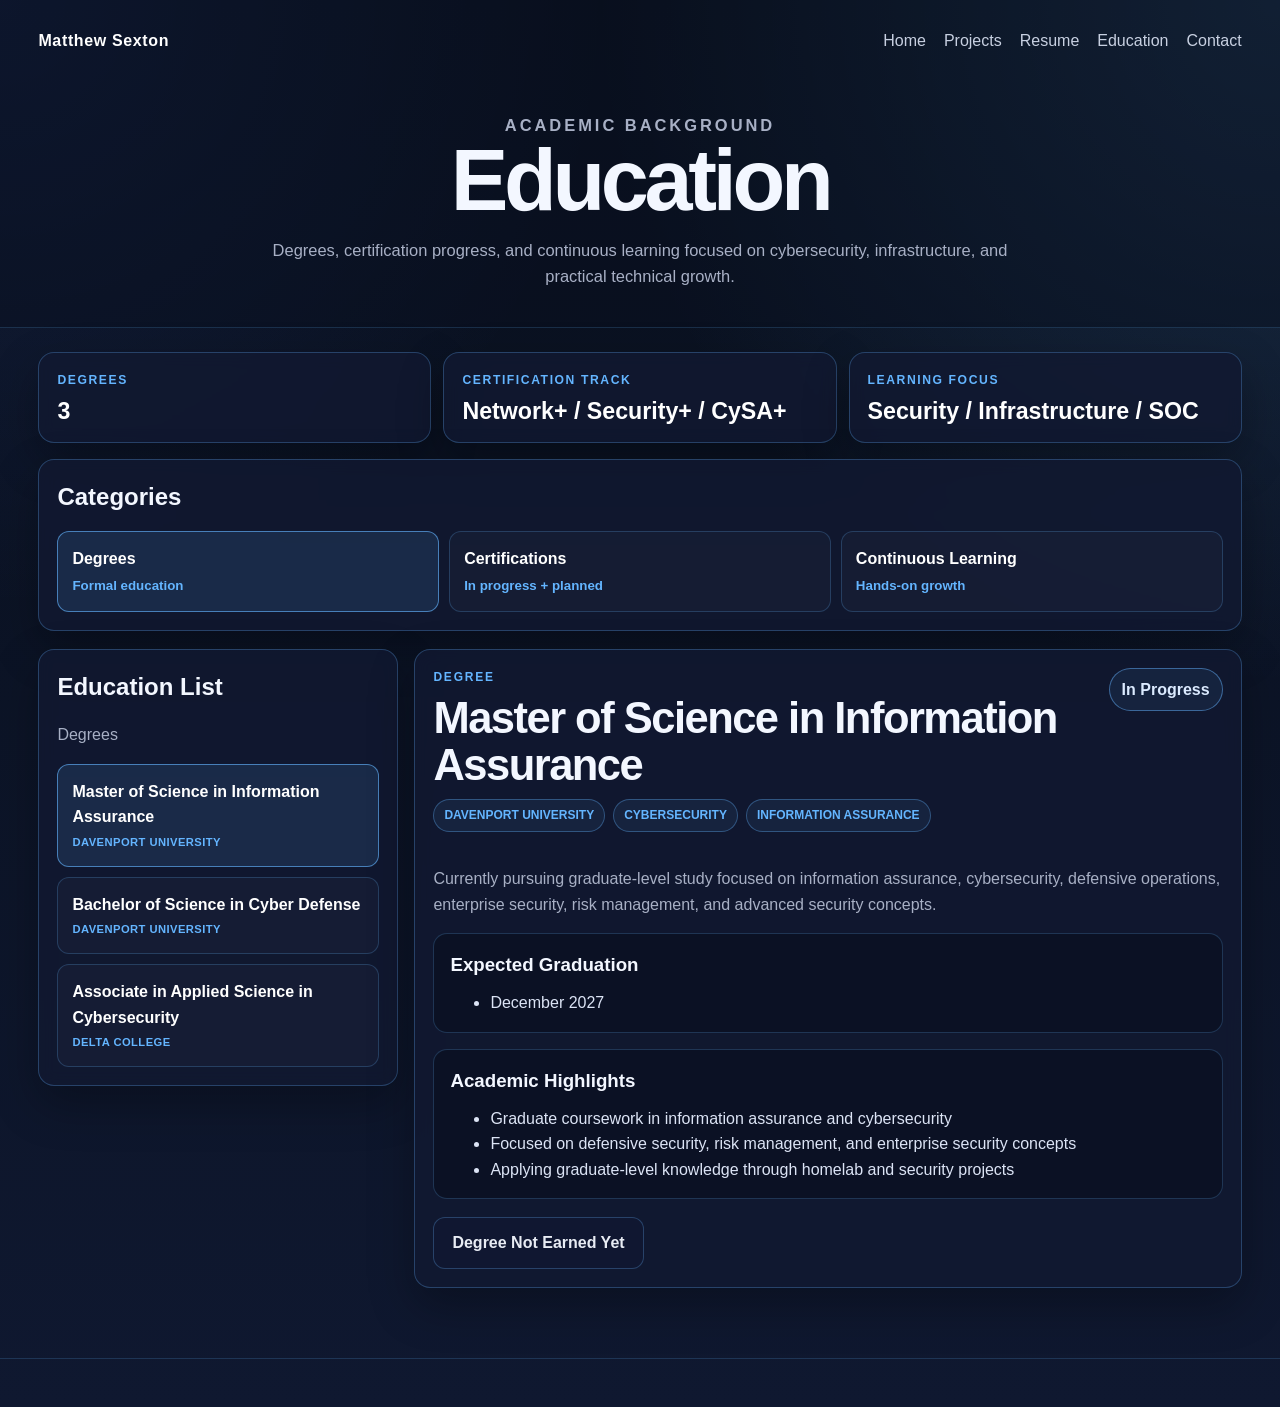
==== commit 3ae21a3f: "Update education.html" ====
--- a/education.html
+++ b/education.html
@@ -390,14 +390,14 @@
         </div>
       </nav>
 
-```
+
   <section class="hero">
     <p class="eyebrow">Academic Background</p>
     <h1>Education</h1>
     <p>Degrees, certification progress, and continuous learning focused on cybersecurity, infrastructure, and practical technical growth.</p>
   </section>
 </div>
-```
+
 
   </header>
 
@@ -408,7 +408,7 @@
         <strong>3</strong>
       </div>
 
-```
+
   <div class="stat card-glass">
     <span>Certification Track</span>
     <strong>Network+ / Security+ / CySA+</strong>
@@ -827,7 +827,7 @@
     </article>
   </section>
 </section>
-```
+
 
   </main>
 
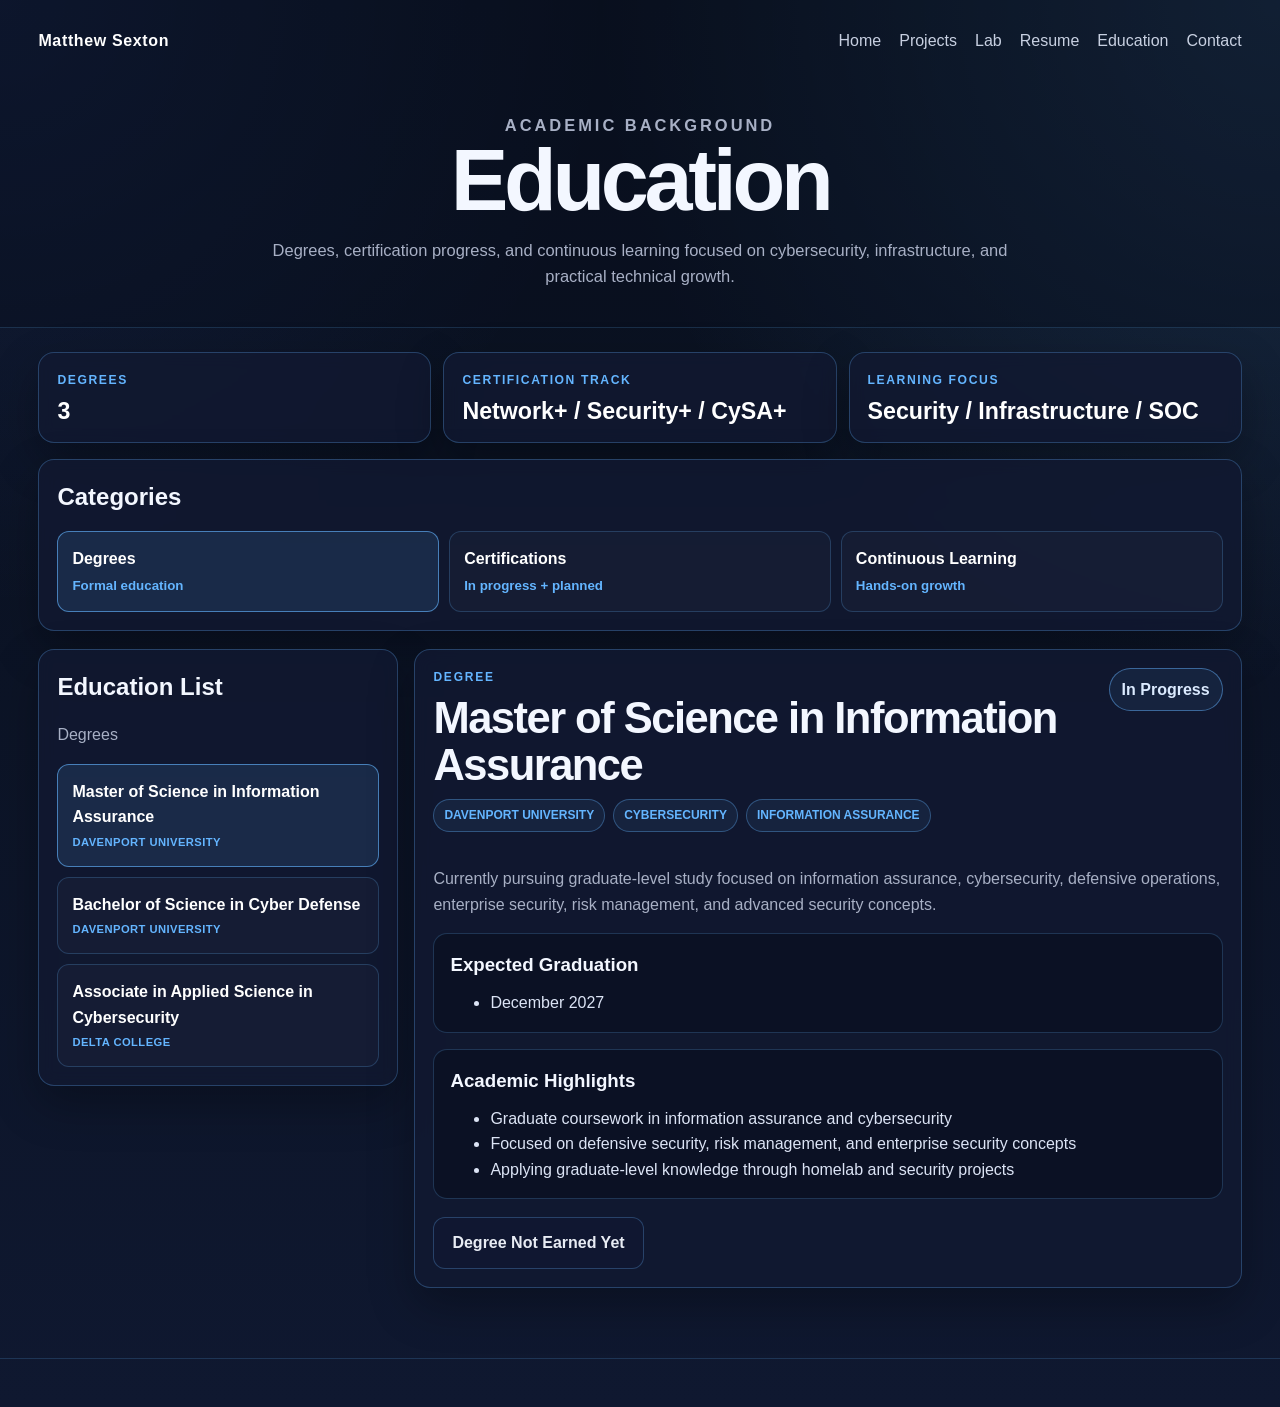
==== commit 40113e31: "Update education.html" ====
--- a/education.html
+++ b/education.html
@@ -384,6 +384,7 @@
         <div class="nav-links">
           <a href="index.html">Home</a>
           <a href="projects.html">Projects</a>
+          <a href="lab.html">Lab</a>
           <a href="index.html#resume">Resume</a>
           <a href="education.html">Education</a>
           <a href="index.html#contact">Contact</a>
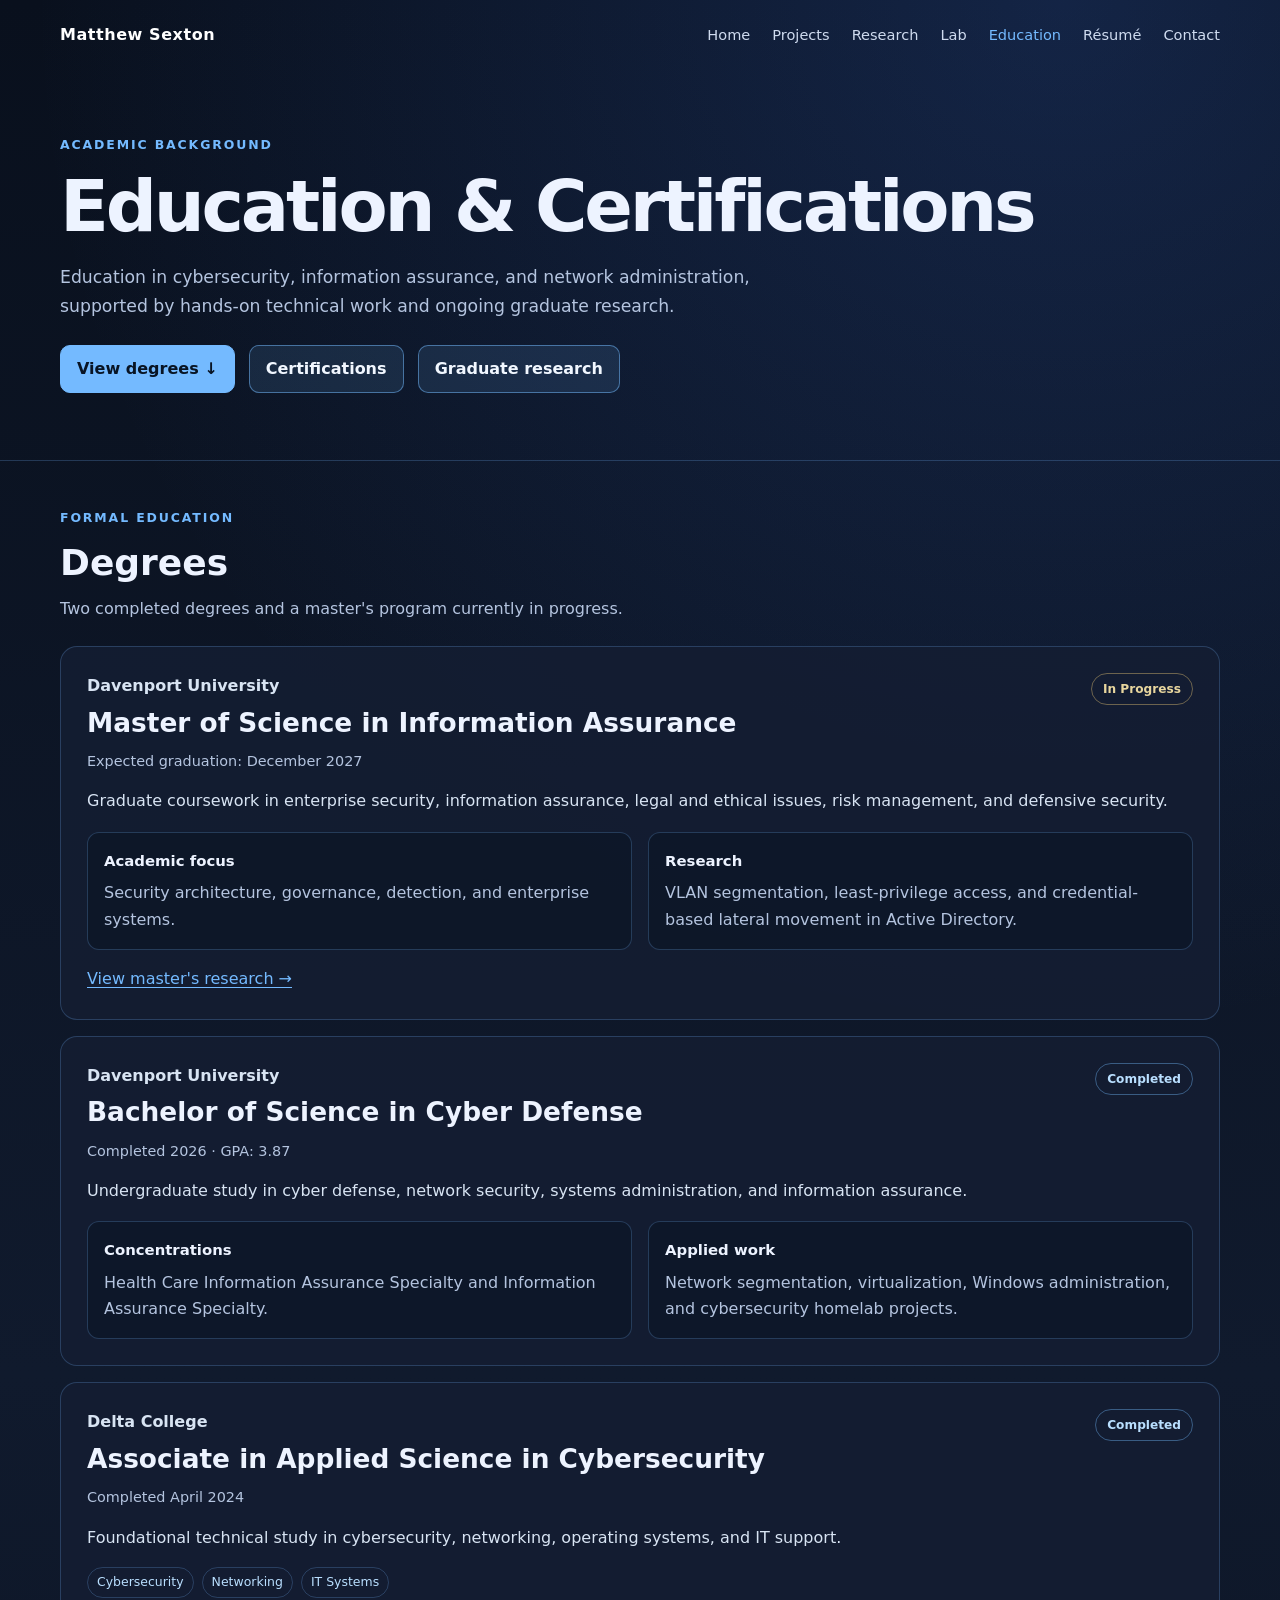
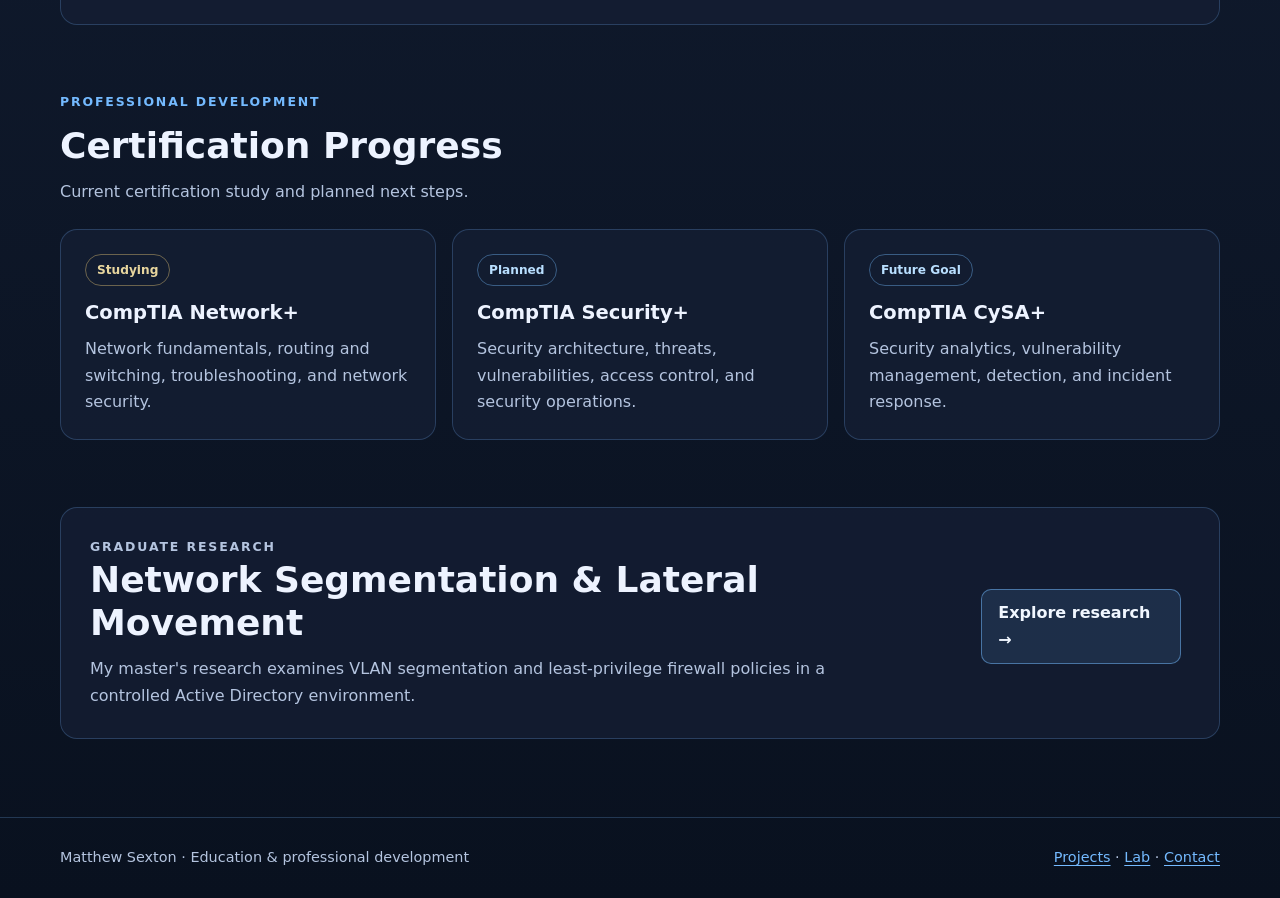
==== commit b91fa31f: "Update education.html" ====
--- a/education.html
+++ b/education.html
@@ -1,895 +1,632 @@
+
 <!DOCTYPE html>
-
 <html lang="en">
 <head>
-  <meta charset="UTF-8" />
-  <meta name="viewport" content="width=device-width, initial-scale=1.0" />
+  <meta charset="UTF-8">
+  <meta name="viewport" content="width=device-width, initial-scale=1">
+  <meta name="theme-color" content="#09101d">
+  <meta name="description" content="Matthew Sexton's education in Cyber Defense, Information Assurance, and cybersecurity, including completed degrees and certification study.">
   <title>Matthew Sexton | Education</title>
-  <meta name="description" content="Education background, degrees, certifications, and continuous learning of Matthew Sexton." />
 
   <style>
-    * { box-sizing: border-box; }
-    html { scroll-behavior: smooth; }
+    :root {
+      color-scheme: dark;
+      --bg: #09101d;
+      --panel: #141e33;
+      --line: rgba(114, 176, 247, .24);
+      --text: #edf3ff;
+      --muted: #b4c4df;
+      --accent: #74baff;
+    }
+
+    * {
+      box-sizing: border-box;
+    }
+
+    html {
+      scroll-behavior: smooth;
+      scroll-padding-top: 24px;
+    }
 
     body {
       margin: 0;
-      min-height: 100vh;
-      font-family: Arial, Helvetica, sans-serif;
+      color: var(--text);
+      font: 16px/1.65 system-ui, -apple-system, "Segoe UI", sans-serif;
       background:
-        radial-gradient(circle at top right, rgba(100, 181, 255, 0.18), transparent 36%),
-        radial-gradient(circle at top left, rgba(80, 120, 255, 0.12), transparent 32%),
-        linear-gradient(180deg, #09101d 0%, #0f1830 100%);
-      color: #e8ecf4;
-      line-height: 1.6;
-    }
-
-    body, h1, h2, h3, p, li, span, small, strong, a, button, select {
-      color: #e8ecf4;
+        radial-gradient(
+          circle at 83% 0%,
+          rgba(62,117,230,.20),
+          transparent 38%
+        ),
+        linear-gradient(
+          180deg,
+          #09101d,
+          #101a2d 55%,
+          #09111f
+        );
     }
 
     a {
+      color: var(--accent);
+      text-underline-offset: 3px;
+    }
+
+    a:hover {
+      color: #d6ebff;
+    }
+
+    a:focus-visible {
+      outline: 3px solid var(--accent);
+      outline-offset: 4px;
+    }
+
+    .shell {
+      width: min(1160px, 92%);
+      margin: 0 auto;
+    }
+
+    .site-header {
+      border-bottom: 1px solid var(--line);
+    }
+
+    .nav {
+      padding: 22px 0;
+      display: flex;
+      align-items: center;
+      justify-content: space-between;
+      flex-wrap: wrap;
+      gap: 18px;
+    }
+
+    .brand {
+      color: #fff;
       text-decoration: none;
-    }
-
-    a:hover {
-      color: #64b5ff;
-    }
-
-    button, select {
-      font: inherit;
-    }
-
-    .shell {
-      width: min(1280px, 94%);
-      margin: 0 auto;
-    }
-
-    header {
-      padding: 28px 0 34px;
-      border-bottom: 1px solid rgba(100, 181, 255, 0.18);
-      background: rgba(8, 15, 30, 0.45);
-    }
-
-    nav {
+      font-weight: 850;
+      letter-spacing: .035em;
+    }
+
+    .nav-links {
+      display: flex;
+      gap: 12px 22px;
+      flex-wrap: wrap;
+    }
+
+    .nav-links a {
+      color: #cfdbef;
+      text-decoration: none;
+      font-size: .91rem;
+    }
+
+    .nav-links a:hover,
+    .nav-links a[aria-current="page"] {
+      color: var(--accent);
+    }
+
+    .hero {
+      padding: 65px 0 67px;
+    }
+
+    .eyebrow {
+      margin: 0 0 12px;
+      color: var(--accent);
+      font-size: .78rem;
+      font-weight: 850;
+      text-transform: uppercase;
+      letter-spacing: .15em;
+    }
+
+    h1 {
+      margin: 0 0 18px;
+      font-size: clamp(2.8rem, 5.6vw, 4.6rem);
+      letter-spacing: -.045em;
+      line-height: 1.08;
+    }
+
+    h2 {
+      margin: 0 0 12px;
+      font-size: clamp(1.7rem, 3.4vw, 2.25rem);
+      line-height: 1.2;
+    }
+
+    h3 {
+      margin: 0 0 10px;
+      font-size: 1.22rem;
+      line-height: 1.35;
+    }
+
+    p {
+      margin-top: 0;
+    }
+
+    .lead {
+      max-width: 770px;
+      color: var(--muted);
+      font-size: 1.08rem;
+    }
+
+    .button {
+      display: inline-flex;
+      align-items: center;
+      justify-content: center;
+      margin: 7px 9px 0 0;
+      padding: 10px 16px;
+      border: 1px solid rgba(116,187,255,.5);
+      border-radius: 10px;
+      background: rgba(116,186,255,.12);
+      color: #f1f7ff;
+      font-weight: 750;
+      text-decoration: none;
+    }
+
+    .button:hover {
+      background: rgba(116,186,255,.25);
+      color: #fff;
+    }
+
+    .button.primary {
+      color: #081424;
+      background: var(--accent);
+      border-color: var(--accent);
+    }
+
+    .button.primary:hover {
+      color: #081424;
+      background: #b7dcff;
+    }
+
+    main {
+      padding: 47px 0 78px;
+    }
+
+    .section {
+      margin-bottom: 67px;
+    }
+
+    .section-intro {
+      color: var(--muted);
+      max-width: 800px;
+    }
+
+    .card {
+      border: 1px solid var(--line);
+      background: rgba(20,30,51,.86);
+      border-radius: 17px;
+    }
+
+    .degree-list {
+      display: grid;
+      grid-template-columns: 1fr;
+      gap: 16px;
+      margin-top: 24px;
+    }
+
+    .degree-card {
+      padding: 26px;
+    }
+
+    .degree-top {
       display: flex;
       justify-content: space-between;
-      align-items: center;
-      gap: 18px;
+      align-items: flex-start;
+      gap: 22px;
       flex-wrap: wrap;
-      margin-bottom: 40px;
-    }
-
-    .brand {
-      font-weight: 900;
-      letter-spacing: 0.04em;
-      color: #ffffff;
-    }
-
-    .nav-links {
-      display: flex;
-      gap: 18px;
-      flex-wrap: wrap;
-    }
-
-    .nav-links a {
-      color: #dce4f5;
-      opacity: 0.9;
-    }
-
-    .hero {
-      text-align: center;
-      padding: 18px 0 4px;
-    }
-
-    .eyebrow {
-      margin: 0 0 10px;
-      color: #64b5ff;
-      font-weight: 900;
-      letter-spacing: 0.18em;
-      text-transform: uppercase;
-      font-size: 0.78rem;
-    }
-
-    .hero h1 {
-      margin: 0 0 14px;
-      color: #f3f7ff;
-      font-size: clamp(3rem, 7vw, 5.4rem);
-      line-height: 0.98;
-      font-weight: 900;
-      letter-spacing: -0.05em;
-    }
-
-    .hero p {
-      margin: 0 auto;
-      max-width: 780px;
-      color: #a8b0c5;
-      font-size: 1.03rem;
-    }
-
-    main {
-      padding: 24px 0 70px;
-    }
-
-    .card-glass {
-      background: rgba(18, 25, 49, 0.82);
-      border: 1px solid rgba(100, 181, 255, 0.28);
-      border-radius: 16px;
-      box-shadow: 0 18px 46px rgba(0, 0, 0, 0.28);
-      backdrop-filter: blur(8px);
-    }
-
-    .stats {
-      display: grid;
-      grid-template-columns: repeat(3, 1fr);
-      gap: 12px;
-      margin-bottom: 16px;
-    }
-
-    .stat {
-      padding: 18px;
-    }
-
-    .stat span {
-      display: block;
-      color: #64b5ff;
-      font-size: 0.76rem;
-      font-weight: 900;
-      letter-spacing: 0.13em;
-      text-transform: uppercase;
-    }
-
-    .stat strong {
-      display: block;
-      margin-top: 8px;
-      color: #ffffff;
-      font-size: 1.45rem;
-      line-height: 1.1;
-    }
-
-    .categories {
-      padding: 18px;
-      margin-bottom: 18px;
-    }
-
-    .categories h2,
-    .education-list h2 {
-      margin: 0 0 14px;
-      color: #f3f7ff;
-    }
-
-    .category-grid {
-      display: grid;
-      grid-template-columns: repeat(3, 1fr);
-      gap: 10px;
-    }
-
-    .category-btn,
-    .edu-btn {
-      width: 100%;
-      text-align: left;
-      cursor: pointer;
-      border: 1px solid rgba(100, 181, 255, 0.22);
-      border-radius: 12px;
-      background: rgba(255, 255, 255, 0.025);
-      transition: 0.18s ease;
-    }
-
-    .category-btn {
-      padding: 14px;
-    }
-
-    .category-btn:hover,
-    .edu-btn:hover,
-    .category-btn.active,
-    .edu-btn.active {
-      background: rgba(100, 181, 255, 0.12);
-      border-color: rgba(100, 181, 255, 0.62);
-    }
-
-    .category-btn span {
-      display: block;
-      color: #ffffff;
-      font-weight: 900;
-    }
-
-    .category-btn small {
-      display: block;
-      margin-top: 4px;
-      color: #64b5ff;
+    }
+
+    .school {
+      color: var(--accent);
+      font-weight: 770;
+      margin: 0 0 5px;
+    }
+
+    .degree-card p {
+      color: #d8e4f3;
+    }
+
+    .degree-card h3 {
+      font-size: clamp(1.3rem, 2.7vw, 1.65rem);
+    }
+
+    .status {
+      display: inline-block;
+      color: #b9dfff;
+      border: 1px solid rgba(116,187,255,.4);
+      border-radius: 999px;
+      padding: 5px 11px;
+      font-size: .76rem;
       font-weight: 800;
-    }
-
-    .workspace {
-      display: grid;
-      grid-template-columns: 360px minmax(0, 1fr);
-      gap: 16px;
-      align-items: start;
-    }
-
-    .education-list,
-    .education-detail {
-      padding: 18px;
-    }
-
-    .education-list {
-      position: sticky;
-      top: 16px;
-    }
-
-    .education-list .muted,
-    .muted {
-      color: #a8b0c5;
-    }
-
-    .edu-btn {
-      display: block;
-      padding: 14px;
-      margin-top: 10px;
-    }
-
-    .edu-btn[hidden] {
-      display: none !important;
-    }
-
-    .edu-btn span {
-      display: block;
-      color: #ffffff;
-      font-weight: 900;
-    }
-
-    .edu-btn small {
-      display: block;
-      margin-top: 4px;
-      color: #64b5ff;
-      text-transform: uppercase;
-      font-size: 0.7rem;
-      font-weight: 900;
-      letter-spacing: 0.04em;
-    }
-
-    .edu-panel[hidden] {
-      display: none !important;
-    }
-
-    .edu-panel-top {
-      display: flex;
-      justify-content: space-between;
-      gap: 18px;
-      align-items: flex-start;
-      margin-bottom: 14px;
-    }
-
-    .edu-label {
-      margin: 0 0 8px;
-      color: #64b5ff;
-      font-size: 0.75rem;
-      font-weight: 900;
-      letter-spacing: 0.15em;
-      text-transform: uppercase;
-    }
-
-    .edu-panel h2 {
-      margin: 0 0 10px;
-      color: #f3f7ff;
-      font-size: clamp(1.8rem, 3.4vw, 2.8rem);
-      line-height: 1.08;
-      font-weight: 900;
-      letter-spacing: -0.035em;
-    }
-
-    .edu-badge {
       white-space: nowrap;
-      color: #dbeafe;
-      border: 1px solid rgba(100, 181, 255, 0.48);
-      background: rgba(100, 181, 255, 0.08);
-      border-radius: 999px;
-      padding: 8px 12px;
-      font-weight: 900;
-    }
-
-    .tags {
+    }
+
+    .status.progress {
+      color: #e8d69e;
+      border-color: rgba(232,199,118,.42);
+    }
+
+    .meta {
+      color: var(--muted) !important;
+      font-size: .9rem;
+    }
+
+    .tag-row {
       display: flex;
       gap: 8px;
       flex-wrap: wrap;
-      margin-bottom: 18px;
-    }
-
-    .tags span {
-      color: #64b5ff;
-      border: 1px solid rgba(100, 181, 255, 0.34);
-      background: rgba(100, 181, 255, 0.08);
+      margin-top: 15px;
+    }
+
+    .tag {
+      color: #b9dfff;
+      border: 1px solid var(--line);
+      padding: 4px 9px;
       border-radius: 999px;
-      padding: 6px 10px;
-      font-size: 0.75rem;
-      font-weight: 900;
-      text-transform: uppercase;
-    }
-
-    .detail-box {
-      margin-top: 16px;
+      font-size: .78rem;
+    }
+
+    .details {
+      display: grid;
+      grid-template-columns: 1fr 1fr;
+      gap: 16px;
+      margin-top: 17px;
+    }
+
+    .details div {
+      background: rgba(7,16,29,.38);
+      border: 1px solid var(--line);
+      border-radius: 12px;
       padding: 16px;
-      border: 1px solid rgba(100, 181, 255, 0.22);
-      border-radius: 14px;
-      background: rgba(5, 10, 22, 0.42);
-    }
-
-    .detail-box h3 {
-      margin: 0 0 10px;
-      color: #f3f7ff;
-    }
-
-    .detail-box p,
-    .detail-box li {
-      color: #dce4f5;
-    }
-
-    .detail-box ul {
+    }
+
+    .details h4 {
+      margin: 0 0 7px;
+      font-size: .93rem;
+    }
+
+    .details p {
       margin: 0;
-    }
-
-    .detail-box p:last-child {
+      color: var(--muted);
+    }
+
+    .cert-grid {
+      display: grid;
+      grid-template-columns: repeat(3,minmax(0,1fr));
+      gap: 16px;
+      margin-top: 23px;
+    }
+
+    .cert {
+      padding: 24px;
+    }
+
+    .cert h3 {
+      margin-top: 14px;
+    }
+
+    .cert p {
+      color: var(--muted);
       margin-bottom: 0;
     }
 
-    .cta-row {
+    .research {
+      padding: 29px;
+      display: flex;
+      gap: 25px;
+      align-items: center;
+      justify-content: space-between;
+    }
+
+    .research p {
+      color: var(--muted);
+      max-width: 750px;
+      margin-bottom: 0;
+    }
+
+    .footer {
+      border-top: 1px solid var(--line);
+      padding: 28px 0;
+      color: var(--muted);
+      font-size: .9rem;
+    }
+
+    .footer .shell {
       display: flex;
       flex-wrap: wrap;
+      justify-content: space-between;
       gap: 12px;
-      margin-top: 18px;
-    }
-
-    .btn {
-      display: inline-flex;
-      align-items: center;
-      justify-content: center;
-      padding: 12px 18px;
-      border-radius: 12px;
-      border: 1px solid rgba(100, 181, 255, 0.28);
-      background: rgba(18, 25, 49, 0.88);
-      color: #e8ecf4;
-      font-weight: 800;
-    }
-
-    .btn.primary {
-      background: #64b5ff;
-      color: #08111f;
-      border-color: transparent;
-    }
-
-    footer {
-      border-top: 1px solid rgba(100, 181, 255, 0.18);
-      padding: 24px 0;
-    }
-
-    @media (max-width: 1000px) {
-      .stats,
-      .category-grid,
-      .workspace {
+    }
+
+    @media (max-width: 850px) {
+      .cert-grid {
         grid-template-columns: 1fr;
       }
 
-      .education-list {
-        position: static;
+      .research {
+        align-items: flex-start;
+        flex-direction: column;
+      }
+    }
+
+    @media (max-width: 620px) {
+      .hero {
+        padding: 50px 0 55px;
+      }
+
+      main {
+        padding-top: 34px;
+      }
+
+      .section {
+        margin-bottom: 54px;
+      }
+
+      .degree-card,
+      .cert,
+      .research {
+        padding: 21px;
+      }
+
+      .details {
+        grid-template-columns: 1fr;
+      }
+    }
+
+    @media (prefers-reduced-motion: reduce) {
+      html {
+        scroll-behavior: auto;
       }
     }
   </style>
-
 </head>
 
 <body>
-  <header>
-    <div class="shell">
-      <nav>
-        <div class="brand">Matthew Sexton</div>
-        <div class="nav-links">
-          <a href="index.html">Home</a>
-          <a href="projects.html">Projects</a>
-          <a href="lab.html">Lab</a>
-          <a href="index.html#resume">Resume</a>
-          <a href="education.html">Education</a>
-          <a href="index.html#contact">Contact</a>
+
+<header class="site-header">
+  <nav class="nav shell" aria-label="Main navigation">
+    <a class="brand" href="index.html">Matthew Sexton</a>
+
+    <div class="nav-links">
+      <a href="index.html">Home</a>
+      <a href="projects.html">Projects</a>
+      <a href="research.html">Research</a>
+      <a href="lab.html">Lab</a>
+      <a href="education.html" aria-current="page">Education</a>
+      <a href="index.html#resume">Résumé</a>
+      <a href="index.html#contact">Contact</a>
+    </div>
+  </nav>
+
+  <div class="hero shell">
+    <p class="eyebrow">Academic background</p>
+
+    <h1>Education &amp; Certifications</h1>
+
+    <p class="lead">
+      Education in cybersecurity, information assurance, and network
+      administration, supported by hands-on technical work and
+      ongoing graduate research.
+    </p>
+
+    <a class="button primary" href="#degrees">View degrees ↓</a>
+    <a class="button" href="#certifications">Certifications</a>
+    <a class="button" href="research.html">Graduate research</a>
+  </div>
+</header>
+
+<main class="shell">
+
+  <section class="section" id="degrees">
+    <p class="eyebrow">Formal education</p>
+    <h2>Degrees</h2>
+
+    <p class="section-intro">
+      Two completed degrees and a master's program currently in progress.
+    </p>
+
+    <div class="degree-list">
+
+      <!-- MASTER'S DEGREE -->
+
+      <article class="degree-card card">
+        <div class="degree-top">
+          <div>
+            <p class="school">Davenport University</p>
+
+            <h3>Master of Science in Information Assurance</h3>
+
+            <p class="meta">Expected graduation: December 2027</p>
+          </div>
+
+          <span class="status progress">In Progress</span>
         </div>
-      </nav>
-
-
-  <section class="hero">
-    <p class="eyebrow">Academic Background</p>
-    <h1>Education</h1>
-    <p>Degrees, certification progress, and continuous learning focused on cybersecurity, infrastructure, and practical technical growth.</p>
-  </section>
-</div>
-
-
-  </header>
-
-  <main class="shell">
-    <section class="stats">
-      <div class="stat card-glass">
-        <span>Degrees</span>
-        <strong>3</strong>
-      </div>
-
-
-  <div class="stat card-glass">
-    <span>Certification Track</span>
-    <strong>Network+ / Security+ / CySA+</strong>
-  </div>
-
-  <div class="stat card-glass">
-    <span>Learning Focus</span>
-    <strong>Security / Infrastructure / SOC</strong>
-  </div>
-</section>
-
-<section class="categories card-glass">
-  <h2>Categories</h2>
-
-  <div class="category-grid">
-    <button class="category-btn active" type="button" data-category="degrees">
-      <span>Degrees</span>
-      <small>Formal education</small>
-    </button>
-
-    <button class="category-btn" type="button" data-category="certs">
-      <span>Certifications</span>
-      <small>In progress + planned</small>
-    </button>
-
-    <button class="category-btn" type="button" data-category="learning">
-      <span>Continuous Learning</span>
-      <small>Hands-on growth</small>
-    </button>
-  </div>
-</section>
-
-<section class="workspace">
-  <aside class="education-list card-glass">
-    <h2>Education List</h2>
-    <p class="muted" id="listHint">Degrees</p>
-
-    <button class="edu-btn active" type="button" data-category="degrees" data-edu="davenport-ms">
-      <span>Master of Science in Information Assurance</span>
-      <small>Davenport University</small>
-    </button>
-
-    <button class="edu-btn" type="button" data-category="degrees" data-edu="davenport-bs">
-      <span>Bachelor of Science in Cyber Defense</span>
-      <small>Davenport University</small>
-    </button>
-
-    <button class="edu-btn" type="button" data-category="degrees" data-edu="delta">
-      <span>Associate in Applied Science in Cybersecurity</span>
-      <small>Delta College</small>
-    </button>
-
-    <button class="edu-btn" type="button" data-category="certs" data-edu="network-plus" hidden>
-      <span>CompTIA Network+</span>
-      <small>In Progress</small>
-    </button>
-
-    <button class="edu-btn" type="button" data-category="certs" data-edu="security-plus" hidden>
-      <span>CompTIA Security+</span>
-      <small>Planned</small>
-    </button>
-
-    <button class="edu-btn" type="button" data-category="certs" data-edu="cysa-plus" hidden>
-      <span>CompTIA CySA+</span>
-      <small>Planned</small>
-    </button>
-
-    <button class="edu-btn" type="button" data-category="learning" data-edu="homelab-learning" hidden>
-      <span>Homelab Development</span>
-      <small>Security infrastructure</small>
-    </button>
-
-    <button class="edu-btn" type="button" data-category="learning" data-edu="soc-learning" hidden>
-      <span>SOC Workflows</span>
-      <small>Monitoring + detection</small>
-    </button>
-
-    <button class="edu-btn" type="button" data-category="learning" data-edu="ad-learning" hidden>
-      <span>Active Directory</span>
-      <small>Windows domain skills</small>
-    </button>
-
-    <button class="edu-btn" type="button" data-category="learning" data-edu="network-learning" hidden>
-      <span>Network Security</span>
-      <small>VLANs + firewall rules</small>
-    </button>
-  </aside>
-
-  <section class="education-detail card-glass">
-    <article id="davenport-ms" class="edu-panel">
-      <div class="edu-panel-top">
-        <div>
-          <p class="edu-label">Degree</p>
-          <h2>Master of Science in Information Assurance</h2>
-
-          <div class="tags">
-            <span>Davenport University</span>
-            <span>Cybersecurity</span>
-            <span>Information Assurance</span>
+
+        <p>
+          Graduate coursework in enterprise security, information
+          assurance, legal and ethical issues, risk management,
+          and defensive security.
+        </p>
+
+        <div class="details">
+          <div>
+            <h4>Academic focus</h4>
+            <p>
+              Security architecture, governance, detection,
+              and enterprise systems.
+            </p>
+          </div>
+
+          <div>
+            <h4>Research</h4>
+            <p>
+              VLAN segmentation, least-privilege access,
+              and credential-based lateral movement
+              in Active Directory.
+            </p>
           </div>
         </div>
 
-        <strong class="edu-badge">In Progress</strong>
-      </div>
-
-      <p class="muted">Currently pursuing graduate-level study focused on information assurance, cybersecurity, defensive operations, enterprise security, risk management, and advanced security concepts.</p>
-
-      <div class="detail-box">
-        <h3>Expected Graduation</h3>
-        <ul>
-          <li>December 2027</li>
-        </ul>
-      </div>
-
-      <div class="detail-box">
-        <h3>Academic Highlights</h3>
-        <ul>
-          <li>Graduate coursework in information assurance and cybersecurity</li>
-          <li>Focused on defensive security, risk management, and enterprise security concepts</li>
-          <li>Applying graduate-level knowledge through homelab and security projects</li>
-        </ul>
-      </div>
-
-      <div class="cta-row">
-        <a class="btn" href="#" aria-disabled="true">Degree Not Earned Yet</a>
-      </div>
-    </article>
-
-    <article id="davenport-bs" class="edu-panel" hidden>
-      <div class="edu-panel-top">
-        <div>
-          <p class="edu-label">Degree</p>
-          <h2>Bachelor of Science in Cyber Defense</h2>
-
-          <div class="tags">
-            <span>Davenport University</span>
-            <span>Cyber Defense</span>
-            <span>Information Assurance</span>
+        <p style="margin:16px 0 0">
+          <a href="research.html">View master's research →</a>
+        </p>
+      </article>
+
+      <!-- BACHELOR'S DEGREE -->
+
+      <article class="degree-card card">
+        <div class="degree-top">
+          <div>
+            <p class="school">Davenport University</p>
+
+            <h3>Bachelor of Science in Cyber Defense</h3>
+
+            <p class="meta">
+              Completed 2026 · GPA: 3.87
+            </p>
+          </div>
+
+          <span class="status">Completed</span>
+        </div>
+
+        <p>
+          Undergraduate study in cyber defense,
+          network security, systems administration,
+          and information assurance.
+        </p>
+
+        <div class="details">
+          <div>
+            <h4>Concentrations</h4>
+            <p>
+              Health Care Information Assurance Specialty
+              and Information Assurance Specialty.
+            </p>
+          </div>
+
+          <div>
+            <h4>Applied work</h4>
+            <p>
+              Network segmentation, virtualization,
+              Windows administration, and cybersecurity
+              homelab projects.
+            </p>
           </div>
         </div>
-
-        <strong class="edu-badge">3.90 GPA</strong>
-      </div>
-
-      <p class="muted">Completed a bachelor's degree focused on defensive security, enterprise infrastructure, risk management, and practical cybersecurity operations.</p>
-
-      <div class="detail-box">
-        <h3>Concentrations</h3>
-        <ul>
-          <li>Health Care Information Assurance Specialty</li>
-          <li>Information Assurance Specialty</li>
-        </ul>
-      </div>
-
-      <div class="detail-box">
-        <h3>Academic Highlights</h3>
-        <ul>
-          <li>3.90 GPA</li>
-          <li>Cyber Defense program focus</li>
-          <li>Focused on blue team operations and security fundamentals</li>
-          <li>Applied classroom knowledge through homelab projects</li>
-        </ul>
-      </div>
-
-      <div class="cta-row">
-        <a class="btn primary" href="images/davenport-degree.jpg" target="_blank">View Diploma</a>
-      </div>
-    </article>
-
-    <article id="delta" class="edu-panel" hidden>
-      <div class="edu-panel-top">
-        <div>
-          <p class="edu-label">Degree</p>
-          <h2>Associate in Applied Science in Cybersecurity</h2>
-
-          <div class="tags">
-            <span>Delta College</span>
-            <span>Cybersecurity</span>
-            <span>Networking</span>
+      </article>
+
+      <!-- ASSOCIATE DEGREE -->
+
+      <article class="degree-card card">
+        <div class="degree-top">
+          <div>
+            <p class="school">Delta College</p>
+
+            <h3>Associate in Applied Science in Cybersecurity</h3>
+
+            <p class="meta">Completed April 2024</p>
           </div>
+
+          <span class="status">Completed</span>
         </div>
 
-        <strong class="edu-badge">Foundation</strong>
-      </div>
-
-      <p class="muted">Completed an associate degree focused on cybersecurity, networking, systems support, and foundational IT skills.</p>
-
-      <div class="detail-box">
-        <h3>Academic Highlights</h3>
-        <ul>
-          <li>Built strong technical fundamentals before transfer</li>
-          <li>Focused on networking, security, and systems support</li>
-          <li>Prepared for advanced cyber defense studies</li>
-        </ul>
-      </div>
-
-      <div class="cta-row">
-        <a class="btn primary" href="images/delta-degree.jpg" target="_blank">View Diploma</a>
-      </div>
-    </article>
-
-    <article id="network-plus" class="edu-panel" hidden>
-      <div class="edu-panel-top">
-        <div>
-          <p class="edu-label">Certification</p>
-          <h2>CompTIA Network+</h2>
-
-          <div class="tags">
-            <span>Networking</span>
-            <span>Troubleshooting</span>
-            <span>Infrastructure</span>
-          </div>
+        <p>
+          Foundational technical study in cybersecurity,
+          networking, operating systems, and IT support.
+        </p>
+
+        <div class="tag-row">
+          <span class="tag">Cybersecurity</span>
+          <span class="tag">Networking</span>
+          <span class="tag">IT Systems</span>
         </div>
-
-        <strong class="edu-badge">In Progress</strong>
-      </div>
-
-      <p class="muted">Currently studying for Network+ to strengthen networking fundamentals, routing, switching, troubleshooting, and security basics.</p>
-
-      <div class="detail-box">
-        <h3>Focus Areas</h3>
-        <ul>
-          <li>Network fundamentals</li>
-          <li>Routing and switching concepts</li>
-          <li>Wireless and wired networking</li>
-          <li>Network troubleshooting</li>
-          <li>Security fundamentals</li>
-        </ul>
-      </div>
-
-      <div class="cta-row">
-        <a class="btn" href="#" aria-disabled="true">Certificate Not Earned Yet</a>
-      </div>
-    </article>
-
-    <article id="security-plus" class="edu-panel" hidden>
-      <div class="edu-panel-top">
-        <div>
-          <p class="edu-label">Certification</p>
-          <h2>CompTIA Security+</h2>
-
-          <div class="tags">
-            <span>Security Fundamentals</span>
-            <span>Risk</span>
-            <span>Controls</span>
-          </div>
-        </div>
-
-        <strong class="edu-badge">Planned</strong>
-      </div>
-
-      <p class="muted">Planned certification path after Network+ to validate core cybersecurity knowledge and security operations fundamentals.</p>
-
-      <div class="detail-box">
-        <h3>Focus Areas</h3>
-        <ul>
-          <li>Threats and vulnerabilities</li>
-          <li>Security architecture</li>
-          <li>Identity and access management</li>
-          <li>Risk management</li>
-          <li>Security operations basics</li>
-        </ul>
-      </div>
-    </article>
-
-    <article id="cysa-plus" class="edu-panel" hidden>
-      <div class="edu-panel-top">
-        <div>
-          <p class="edu-label">Certification</p>
-          <h2>CompTIA CySA+</h2>
-
-          <div class="tags">
-            <span>Blue Team</span>
-            <span>SOC</span>
-            <span>Threat Detection</span>
-          </div>
-        </div>
-
-        <strong class="edu-badge">Planned</strong>
-      </div>
-
-      <p class="muted">Planned blue-team certification path focused on security analytics, detection, vulnerability management, and incident response.</p>
-
-      <div class="detail-box">
-        <h3>Focus Areas</h3>
-        <ul>
-          <li>Security monitoring</li>
-          <li>Threat detection</li>
-          <li>Vulnerability management</li>
-          <li>Incident response</li>
-          <li>SOC workflows</li>
-        </ul>
-      </div>
-    </article>
-
-    <article id="homelab-learning" class="edu-panel" hidden>
-      <div class="edu-panel-top">
-        <div>
-          <p class="edu-label">Continuous Learning</p>
-          <h2>Homelab Development</h2>
-
-          <div class="tags">
-            <span>Proxmox</span>
-            <span>OPNsense</span>
-            <span>Security Onion</span>
-          </div>
-        </div>
-
-        <strong class="edu-badge">Active</strong>
-      </div>
-
-      <p class="muted">Ongoing hands-on learning through building and maintaining a segmented cybersecurity homelab.</p>
-
-      <div class="detail-box">
-        <h3>Focus Areas</h3>
-        <ul>
-          <li>Virtual infrastructure</li>
-          <li>Firewall routing and segmentation</li>
-          <li>Monitoring visibility</li>
-          <li>Attack and defense simulation</li>
-        </ul>
-      </div>
-
-      <div class="cta-row">
-        <a class="btn primary" href="projects.html">View Related Projects</a>
-      </div>
-    </article>
-
-    <article id="soc-learning" class="edu-panel" hidden>
-      <div class="edu-panel-top">
-        <div>
-          <p class="edu-label">Continuous Learning</p>
-          <h2>SOC Workflows</h2>
-
-          <div class="tags">
-            <span>Security Onion</span>
-            <span>Alerts</span>
-            <span>Traffic Analysis</span>
-          </div>
-        </div>
-
-        <strong class="edu-badge">Active</strong>
-      </div>
-
-      <p class="muted">Hands-on learning focused on monitoring traffic, reviewing alerts, understanding logs, and practicing investigation workflows.</p>
-
-      <div class="detail-box">
-        <h3>Focus Areas</h3>
-        <ul>
-          <li>Security Onion dashboards</li>
-          <li>Alert review</li>
-          <li>Packet visibility</li>
-          <li>Traffic analysis</li>
-          <li>Detection concepts</li>
-        </ul>
-      </div>
-    </article>
-
-    <article id="ad-learning" class="edu-panel" hidden>
-      <div class="edu-panel-top">
-        <div>
-          <p class="edu-label">Continuous Learning</p>
-          <h2>Active Directory</h2>
-
-          <div class="tags">
-            <span>Windows Server</span>
-            <span>Domain</span>
-            <span>Identity</span>
-          </div>
-        </div>
-
-        <strong class="edu-badge">Active</strong>
-      </div>
-
-      <p class="muted">Practical learning around Windows domain environments, users, groups, endpoints, and enterprise identity concepts.</p>
-
-      <div class="detail-box">
-        <h3>Focus Areas</h3>
-        <ul>
-          <li>Windows Server domain setup</li>
-          <li>User and group management</li>
-          <li>Endpoint joining and troubleshooting</li>
-          <li>Identity and access control concepts</li>
-        </ul>
-      </div>
-    </article>
-
-    <article id="network-learning" class="edu-panel" hidden>
-      <div class="edu-panel-top">
-        <div>
-          <p class="edu-label">Continuous Learning</p>
-          <h2>Network Security</h2>
-
-          <div class="tags">
-            <span>VLANs</span>
-            <span>Firewall Rules</span>
-            <span>Routing</span>
-          </div>
-        </div>
-
-        <strong class="edu-badge">Active</strong>
-      </div>
-
-      <p class="muted">Practical learning focused on segmentation, VLANs, firewall policies, DNS, routing, and secure network design.</p>
-
-      <div class="detail-box">
-        <h3>Focus Areas</h3>
-        <ul>
-          <li>VLAN segmentation</li>
-          <li>Inter-VLAN firewall policy</li>
-          <li>DNS troubleshooting</li>
-          <li>Routing and switching basics</li>
-          <li>Reducing lateral movement</li>
-        </ul>
-      </div>
-    </article>
+      </article>
+
+    </div>
   </section>
-</section>
-
-
-  </main>
-
-  <footer>
-    <div class="shell"></div>
-  </footer>
-
-  <script>
-    const categoryButtons = document.querySelectorAll('.category-btn');
-    const eduButtons = document.querySelectorAll('.edu-btn');
-    const eduPanels = document.querySelectorAll('.edu-panel');
-    const listHint = document.getElementById('listHint');
-
-    const categoryLabels = {
-      degrees: 'Degrees',
-      certs: 'Certifications',
-      learning: 'Continuous Learning'
-    };
-
-    function showEducation(id) {
-      eduPanels.forEach(panel => {
-        panel.hidden = panel.id !== id;
-      });
-
-      eduButtons.forEach(button => {
-        button.classList.toggle('active', button.dataset.edu === id);
-      });
-    }
-
-    function showCategory(category) {
-      categoryButtons.forEach(button => {
-        button.classList.toggle('active', button.dataset.category === category);
-      });
-
-      eduButtons.forEach(button => {
-        button.hidden = button.dataset.category !== category;
-      });
-
-      if (listHint) {
-        listHint.textContent = categoryLabels[category] || 'Education';
-      }
-
-      const firstItem = Array.from(eduButtons).find(button => button.dataset.category === category);
-
-      if (firstItem) {
-        showEducation(firstItem.dataset.edu);
-      }
-    }
-
-    categoryButtons.forEach(button => {
-      button.addEventListener('click', () => {
-        showCategory(button.dataset.category);
-      });
-    });
-
-    eduButtons.forEach(button => {
-      button.addEventListener('click', () => {
-        showEducation(button.dataset.edu);
-      });
-    });
-  </script>
+
+  <!-- CERTIFICATIONS -->
+
+  <section class="section" id="certifications">
+    <p class="eyebrow">Professional development</p>
+
+    <h2>Certification Progress</h2>
+
+    <p class="section-intro">
+      Current certification study and planned next steps.
+    </p>
+
+    <div class="cert-grid">
+
+      <article class="cert card">
+        <span class="status progress">Studying</span>
+
+        <h3>CompTIA Network+</h3>
+
+        <p>
+          Network fundamentals, routing and switching,
+          troubleshooting, and network security.
+        </p>
+      </article>
+
+      <article class="cert card">
+        <span class="status">Planned</span>
+
+        <h3>CompTIA Security+</h3>
+
+        <p>
+          Security architecture, threats, vulnerabilities,
+          access control, and security operations.
+        </p>
+      </article>
+
+      <article class="cert card">
+        <span class="status">Future Goal</span>
+
+        <h3>CompTIA CySA+</h3>
+
+        <p>
+          Security analytics, vulnerability management,
+          detection, and incident response.
+        </p>
+      </article>
+
+    </div>
+  </section>
+
+  <!-- GRADUATE RESEARCH -->
+
+  <aside class="research card">
+    <div>
+      <p class="eyebrow">Graduate research</p>
+
+      <h2>Network Segmentation &amp; Lateral Movement</h2>
+
+      <p>
+        My master's research examines VLAN segmentation
+        and least-privilege firewall policies in a
+        controlled Active Directory environment.
+      </p>
+    </div>
+
+    <a class="button" href="research.html">
+      Explore research →
+    </a>
+  </aside>
+
+</main>
+
+<!-- FOOTER -->
+
+<footer class="footer">
+  <div class="shell">
+    <span>
+      Matthew Sexton · Education &amp; professional development
+    </span>
+
+    <span>
+      <a href="projects.html">Projects</a> ·
+      <a href="lab.html">Lab</a> ·
+      <a href="index.html#contact">Contact</a>
+    </span>
+  </div>
+</footer>
 
 </body>
 </html>
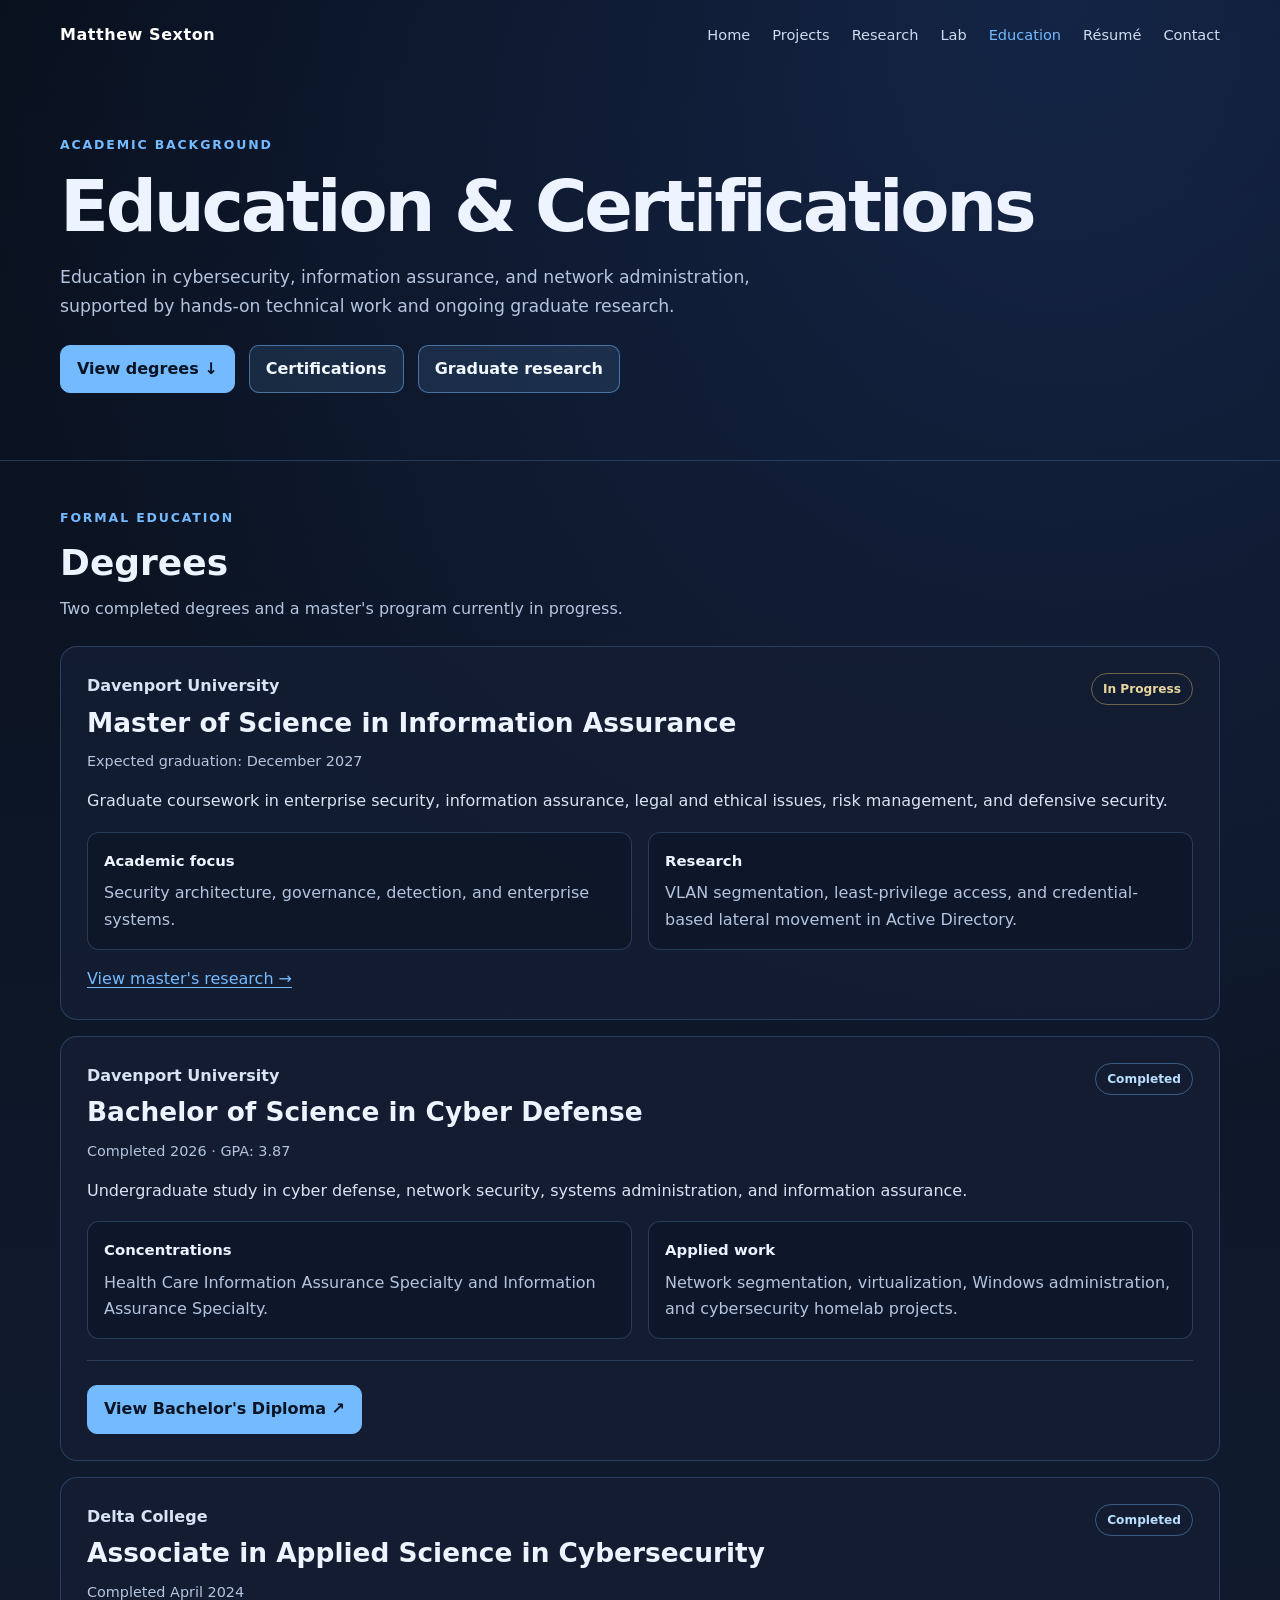
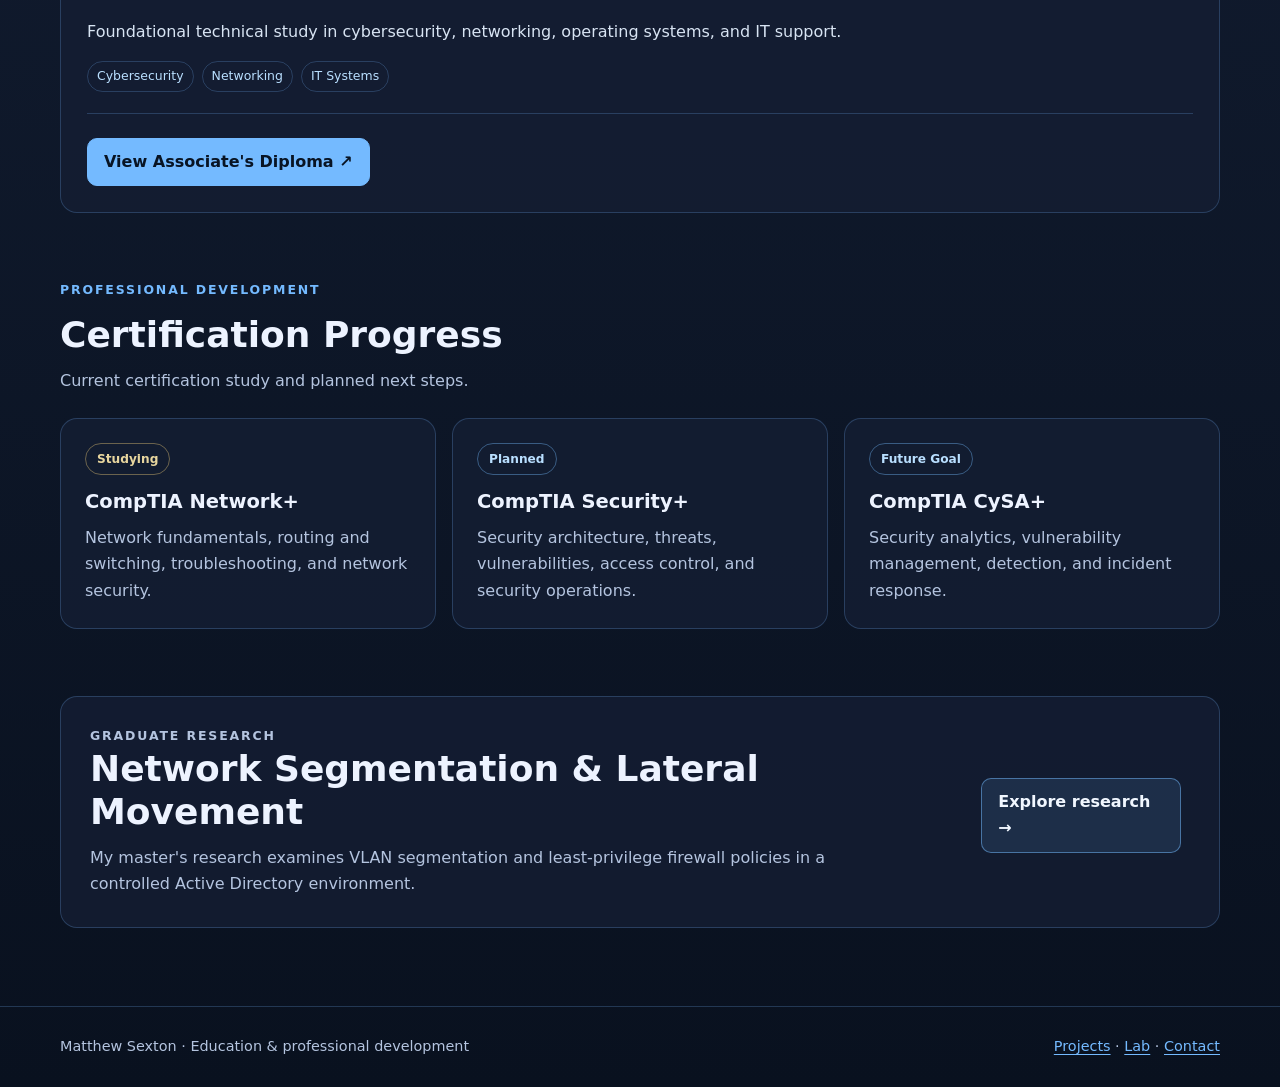
==== commit 35c6b3ab: "Update education.html" ====
--- a/education.html
+++ b/education.html
@@ -13,7 +13,7 @@
       color-scheme: dark;
       --bg: #09101d;
       --panel: #141e33;
-      --line: rgba(114, 176, 247, .24);
+      --line: rgba(114,176,247,.24);
       --text: #edf3ff;
       --muted: #b4c4df;
       --accent: #74baff;
@@ -31,7 +31,8 @@
     body {
       margin: 0;
       color: var(--text);
-      font: 16px/1.65 system-ui, -apple-system, "Segoe UI", sans-serif;
+      font: 16px/1.65 system-ui,
+        -apple-system, "Segoe UI", sans-serif;
       background:
         radial-gradient(
           circle at 83% 0%,
@@ -61,7 +62,7 @@
     }
 
     .shell {
-      width: min(1160px, 92%);
+      width: min(1160px,92%);
       margin: 0 auto;
     }
 
@@ -117,14 +118,14 @@
 
     h1 {
       margin: 0 0 18px;
-      font-size: clamp(2.8rem, 5.6vw, 4.6rem);
+      font-size: clamp(2.8rem,5.6vw,4.6rem);
       letter-spacing: -.045em;
       line-height: 1.08;
     }
 
     h2 {
       margin: 0 0 12px;
-      font-size: clamp(1.7rem, 3.4vw, 2.25rem);
+      font-size: clamp(1.7rem,3.4vw,2.25rem);
       line-height: 1.2;
     }
 
@@ -156,6 +157,7 @@
       color: #f1f7ff;
       font-weight: 750;
       text-decoration: none;
+      transition: background .2s ease;
     }
 
     .button:hover {
@@ -223,7 +225,7 @@
     }
 
     .degree-card h3 {
-      font-size: clamp(1.3rem, 2.7vw, 1.65rem);
+      font-size: clamp(1.3rem,2.7vw,1.65rem);
     }
 
     .status {
@@ -286,6 +288,12 @@
       color: var(--muted);
     }
 
+    .diploma-actions {
+      margin-top: 21px;
+      padding-top: 17px;
+      border-top: 1px solid var(--line);
+    }
+
     .cert-grid {
       display: grid;
       grid-template-columns: repeat(3,minmax(0,1fr));
@@ -381,14 +389,18 @@
 
 <header class="site-header">
   <nav class="nav shell" aria-label="Main navigation">
-    <a class="brand" href="index.html">Matthew Sexton</a>
+    <a class="brand" href="index.html">
+      Matthew Sexton
+    </a>
 
     <div class="nav-links">
       <a href="index.html">Home</a>
       <a href="projects.html">Projects</a>
       <a href="research.html">Research</a>
       <a href="lab.html">Lab</a>
-      <a href="education.html" aria-current="page">Education</a>
+      <a href="education.html" aria-current="page">
+        Education
+      </a>
       <a href="index.html#resume">Résumé</a>
       <a href="index.html#contact">Contact</a>
     </div>
@@ -400,56 +412,72 @@
     <h1>Education &amp; Certifications</h1>
 
     <p class="lead">
-      Education in cybersecurity, information assurance, and network
-      administration, supported by hands-on technical work and
-      ongoing graduate research.
+      Education in cybersecurity, information assurance,
+      and network administration, supported by hands-on
+      technical work and ongoing graduate research.
     </p>
 
-    <a class="button primary" href="#degrees">View degrees ↓</a>
-    <a class="button" href="#certifications">Certifications</a>
-    <a class="button" href="research.html">Graduate research</a>
+    <a class="button primary" href="#degrees">
+      View degrees ↓
+    </a>
+    <a class="button" href="#certifications">
+      Certifications
+    </a>
+    <a class="button" href="research.html">
+      Graduate research
+    </a>
   </div>
 </header>
 
 <main class="shell">
 
+  <!-- DEGREES -->
+
   <section class="section" id="degrees">
+
     <p class="eyebrow">Formal education</p>
     <h2>Degrees</h2>
 
     <p class="section-intro">
-      Two completed degrees and a master's program currently in progress.
+      Two completed degrees and a master's program
+      currently in progress.
     </p>
 
     <div class="degree-list">
 
-      <!-- MASTER'S DEGREE -->
+      <!-- MASTER OF SCIENCE -->
 
       <article class="degree-card card">
         <div class="degree-top">
           <div>
             <p class="school">Davenport University</p>
 
-            <h3>Master of Science in Information Assurance</h3>
-
-            <p class="meta">Expected graduation: December 2027</p>
+            <h3>
+              Master of Science in Information Assurance
+            </h3>
+
+            <p class="meta">
+              Expected graduation: December 2027
+            </p>
           </div>
 
-          <span class="status progress">In Progress</span>
+          <span class="status progress">
+            In Progress
+          </span>
         </div>
 
         <p>
-          Graduate coursework in enterprise security, information
-          assurance, legal and ethical issues, risk management,
-          and defensive security.
+          Graduate coursework in enterprise security,
+          information assurance, legal and ethical issues,
+          risk management, and defensive security.
         </p>
 
         <div class="details">
           <div>
             <h4>Academic focus</h4>
             <p>
-              Security architecture, governance, detection,
-              and enterprise systems.
+              Security architecture, governance,
+              detection, and enterprise systems.
             </p>
           </div>
 
@@ -464,18 +492,22 @@
         </div>
 
         <p style="margin:16px 0 0">
-          <a href="research.html">View master's research →</a>
+          <a href="research.html">
+            View master's research →
+          </a>
         </p>
       </article>
 
-      <!-- BACHELOR'S DEGREE -->
+      <!-- BACHELOR OF SCIENCE -->
 
       <article class="degree-card card">
         <div class="degree-top">
           <div>
             <p class="school">Davenport University</p>
 
-            <h3>Bachelor of Science in Cyber Defense</h3>
+            <h3>
+              Bachelor of Science in Cyber Defense
+            </h3>
 
             <p class="meta">
               Completed 2026 · GPA: 3.87
@@ -509,18 +541,32 @@
             </p>
           </div>
         </div>
+
+        <div class="diploma-actions">
+          <a
+            class="button primary"
+            href="images/davenport-degree.jpg"
+            target="_blank"
+            rel="noopener noreferrer">
+            View Bachelor's Diploma ↗
+          </a>
+        </div>
       </article>
 
-      <!-- ASSOCIATE DEGREE -->
+      <!-- ASSOCIATE IN APPLIED SCIENCE -->
 
       <article class="degree-card card">
         <div class="degree-top">
           <div>
             <p class="school">Delta College</p>
 
-            <h3>Associate in Applied Science in Cybersecurity</h3>
-
-            <p class="meta">Completed April 2024</p>
+            <h3>
+              Associate in Applied Science in Cybersecurity
+            </h3>
+
+            <p class="meta">
+              Completed April 2024
+            </p>
           </div>
 
           <span class="status">Completed</span>
@@ -536,6 +582,16 @@
           <span class="tag">Networking</span>
           <span class="tag">IT Systems</span>
         </div>
+
+        <div class="diploma-actions">
+          <a
+            class="button primary"
+            href="images/delta-degree.jpg"
+            target="_blank"
+            rel="noopener noreferrer">
+            View Associate's Diploma ↗
+          </a>
+        </div>
       </article>
 
     </div>
@@ -544,6 +600,7 @@
   <!-- CERTIFICATIONS -->
 
   <section class="section" id="certifications">
+
     <p class="eyebrow">Professional development</p>
 
     <h2>Certification Progress</h2>
@@ -555,7 +612,9 @@
     <div class="cert-grid">
 
       <article class="cert card">
-        <span class="status progress">Studying</span>
+        <span class="status progress">
+          Studying
+        </span>
 
         <h3>CompTIA Network+</h3>
 
@@ -566,7 +625,9 @@
       </article>
 
       <article class="cert card">
-        <span class="status">Planned</span>
+        <span class="status">
+          Planned
+        </span>
 
         <h3>CompTIA Security+</h3>
 
@@ -577,7 +638,9 @@
       </article>
 
       <article class="cert card">
-        <span class="status">Future Goal</span>
+        <span class="status">
+          Future Goal
+        </span>
 
         <h3>CompTIA CySA+</h3>
 
@@ -596,7 +659,9 @@
     <div>
       <p class="eyebrow">Graduate research</p>
 
-      <h2>Network Segmentation &amp; Lateral Movement</h2>
+      <h2>
+        Network Segmentation &amp; Lateral Movement
+      </h2>
 
       <p>
         My master's research examines VLAN segmentation
